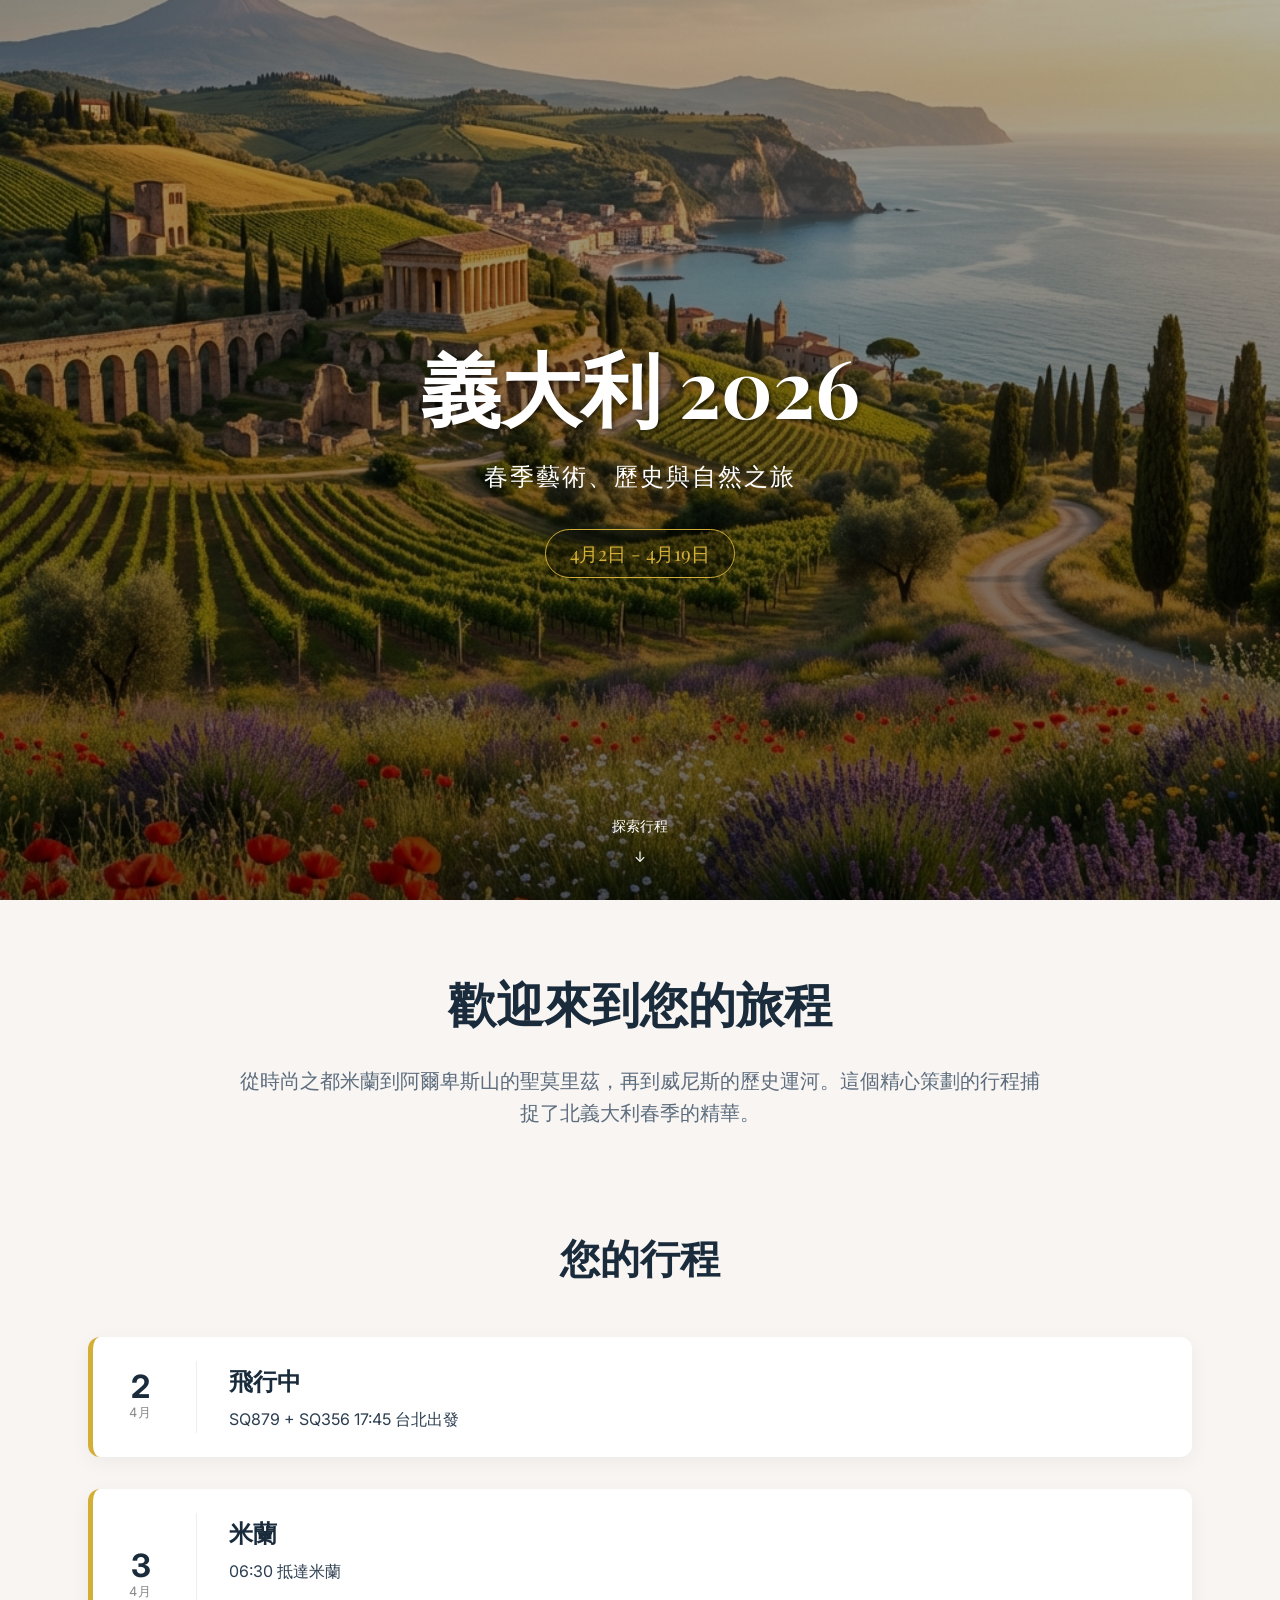
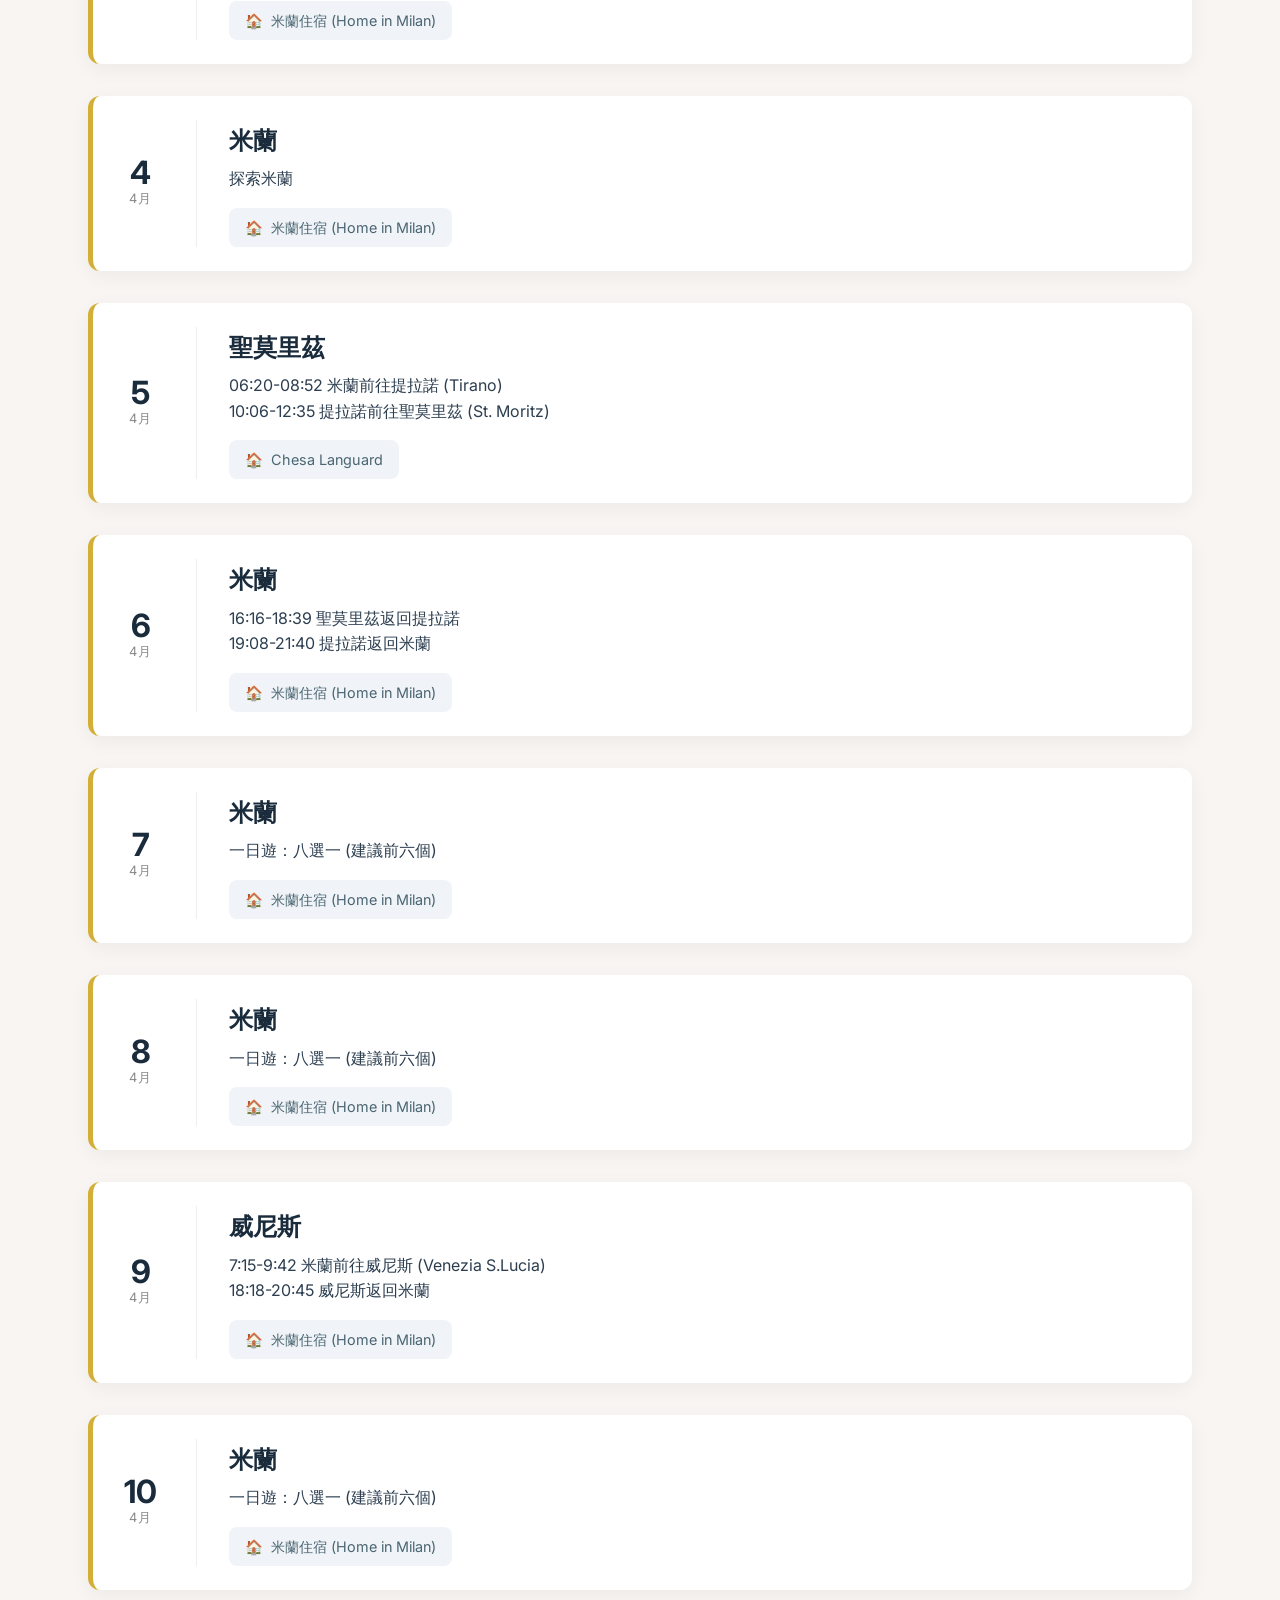
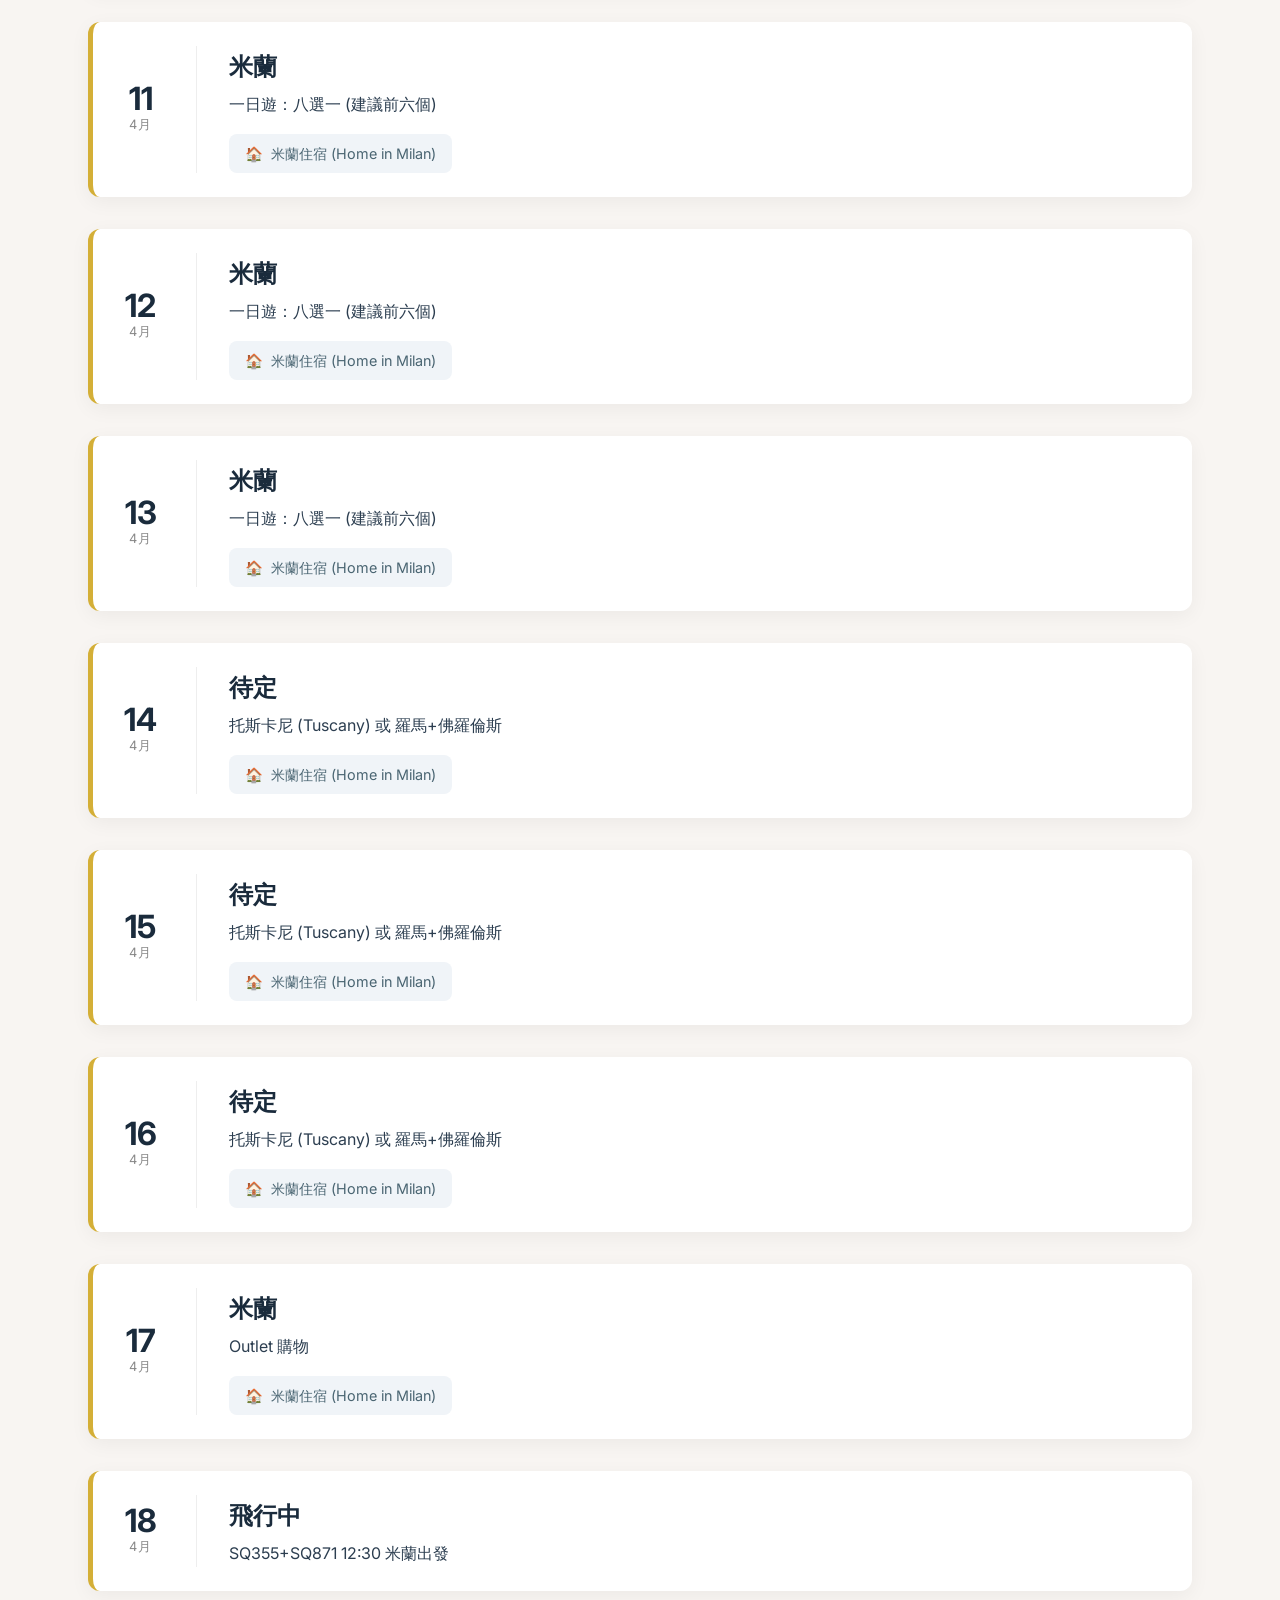
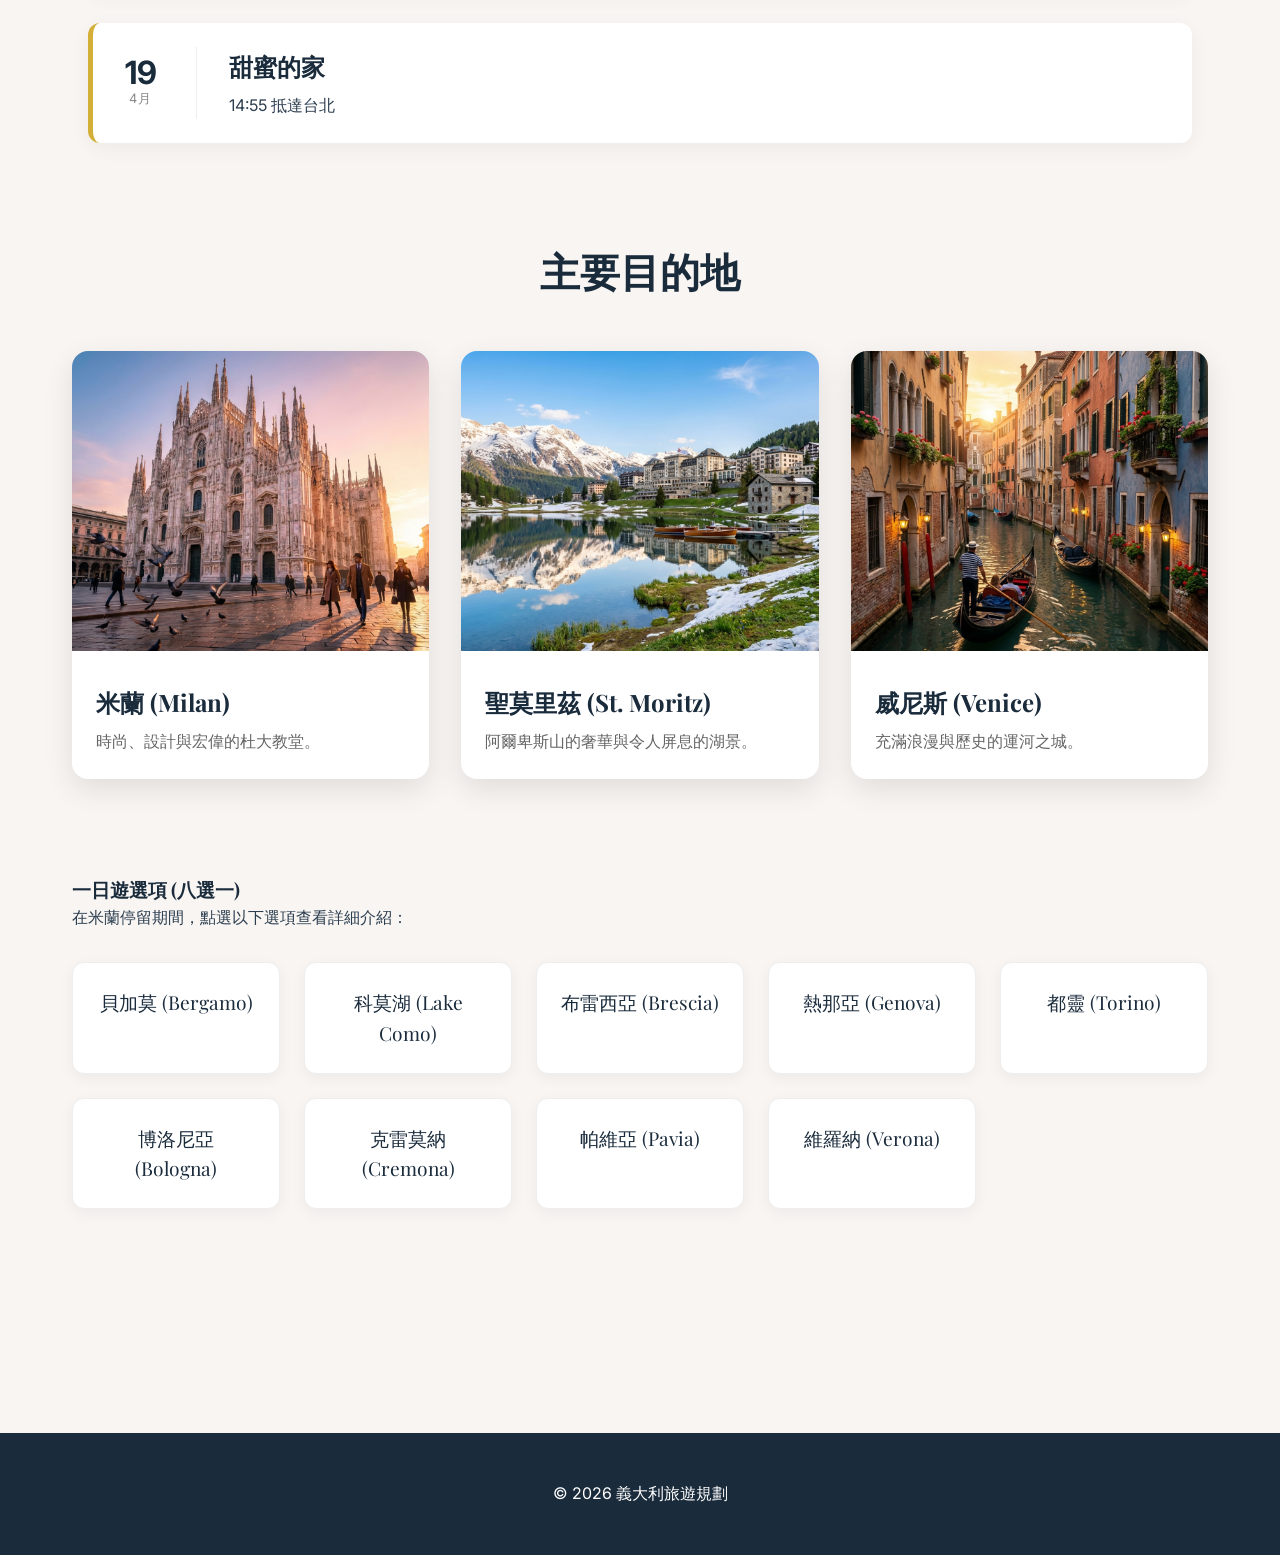
==== web_app/index.html @ 2354a859 "Add files via upload" ====
<!DOCTYPE html>
<html lang="zh-TW">

<head>
    <meta charset="UTF-8">
    <meta name="viewport" content="width=device-width, initial-scale=1.0">
    <title>義大利之旅 • 2026年4月</title>
    <link rel="stylesheet" href="styles.css">
    <link rel="preconnect" href="https://fonts.googleapis.com">
    <link rel="preconnect" href="https://fonts.gstatic.com" crossorigin>
    <link
        href="https://fonts.googleapis.com/css2?family=Playfair+Display:ital,wght@0,400;0,700;1,400&family=Noto+Serif+TC:wght@400;700&family=Inter:wght@300;400;500&display=swap"
        rel="stylesheet">
</head>

<body>
    <header class="hero">
        <div class="hero-overlay"></div>
        <div class="hero-content">
            <h1 class="fade-in-up">義大利 2026</h1>
            <p class="subtitle fade-in-up delay-1">春季藝術、歷史與自然之旅</p>
            <p class="date fade-in-up delay-2">4月2日 - 4月19日</p>
        </div>
        <div class="scroll-indicator fade-in-up delay-3">
            <span>探索行程</span>
            <div class="arrow">↓</div>
        </div>
    </header>

    <main class="container">
        <section class="intro">
            <h2>歡迎來到您的旅程</h2>
            <p>從時尚之都米蘭到阿爾卑斯山的聖莫里茲，再到威尼斯的歷史運河。這個精心策劃的行程捕捉了北義大利春季的精華。</p>
        </section>

        <section class="timeline-container">
            <h3>您的行程</h3>
            <div class="timeline" id="itinerary-list">
                <!-- Itinerary items will be injected here by JS -->
            </div>
        </section>

        <section class="destinations">
            <h3>主要目的地</h3>
            <div class="gallery">
                <div class="card">
                    <img src="assets/milan.png" alt="米蘭大教堂" id="img-milan">
                    <div class="card-info">
                        <h4>米蘭 (Milan)</h4>
                        <p>時尚、設計與宏偉的杜大教堂。</p>
                    </div>
                </div>
                <div class="card">
                    <img src="assets/st_moritz.png" alt="聖莫里茲湖" id="img-st-moritz">
                    <div class="card-info">
                        <h4>聖莫里茲 (St. Moritz)</h4>
                        <p>阿爾卑斯山的奢華與令人屏息的湖景。</p>
                    </div>
                </div>
                <div class="card">
                    <img src="assets/venice.png" alt="威尼斯" id="img-venice">
                    <div class="card-info">
                        <h4>威尼斯 (Venice)</h4>
                        <p>充滿浪漫與歷史的運河之城。</p>
                    </div>
                </div>
            </div>
        </section>

        <section class="options-section">
            <h3>一日遊選項 (八選一)</h3>
            <p>在米蘭停留期間，點選以下選項查看詳細介紹：</p>
            <div class="options-grid" id="options-list">
                <!-- Options injected by JS -->
            </div>
        </section>
    </main>

    <footer>
        <p>&copy; 2026 義大利旅遊規劃</p>
    </footer>

    <!-- Modal for Day Trip Details -->
    <div id="modal-overlay" class="modal-overlay">
        <div class="modal-content">
            <span class="close-modal">&times;</span>
            <img id="modal-image" src="" alt="Day Trip Image" class="modal-image">
            <h3 id="modal-title"></h3>
            <div id="modal-body"></div>
        </div>
    </div>

    <script src="script.js"></script>
</body>

</html>
---- web_app/styles.css ----
:root {
    --primary-color: #1a2b3c;
    /* Deep Italy Blue */
    --accent-color: #d4af37;
    /* Metallic Gold */
    --bg-color: #f8f5f2;
    /* Warm Off-White */
    --text-color: #2c3e50;
    --card-bg: rgba(255, 255, 255, 0.8);
    --font-heading: 'Playfair Display', serif;
    --font-body: 'Inter', sans-serif;
    --spacing-container: 1200px;
}

* {
    margin: 0;
    padding: 0;
    box-sizing: border-box;
}

body {
    font-family: var(--font-body);
    background-color: var(--bg-color);
    color: var(--text-color);
    line-height: 1.6;
    overflow-x: hidden;
}

/* Typography */
h1,
h2,
h3,
h4 {
    font-family: var(--font-heading);
    color: var(--primary-color);
}

/* Animations */
@keyframes fadeInUp {
    from {
        opacity: 0;
        transform: translateY(30px);
    }

    to {
        opacity: 1;
        transform: translateY(0);
    }
}

.fade-in-up {
    opacity: 0;
    animation: fadeInUp 1s ease-out forwards;
}

.delay-1 {
    animation-delay: 0.2s;
}

.delay-2 {
    animation-delay: 0.4s;
}

.delay-3 {
    animation-delay: 0.6s;
}

/* Hero Section */
.hero {
    height: 100vh;
    background-image: url('assets/header.png');
    background-size: cover;
    background-position: center;
    position: relative;
    display: flex;
    justify-content: center;
    align-items: center;
    text-align: center;
    color: white;
}

.hero-overlay {
    position: absolute;
    top: 0;
    left: 0;
    width: 100%;
    height: 100%;
    background: linear-gradient(to bottom, rgba(0, 0, 0, 0.3), rgba(0, 0, 0, 0.6));
}

.hero-content {
    position: relative;
    z-index: 1;
}

.hero h1 {
    font-size: 5rem;
    color: white;
    margin-bottom: 0.5rem;
    text-shadow: 2px 2px 4px rgba(0, 0, 0, 0.5);
}

.hero .subtitle {
    font-size: 1.5rem;
    font-weight: 300;
    margin-bottom: 2rem;
    letter-spacing: 2px;
}

.hero .date {
    font-size: 1.2rem;
    font-family: var(--font-heading);
    color: var(--accent-color);
    border: 1px solid var(--accent-color);
    display: inline-block;
    padding: 0.5rem 1.5rem;
    border-radius: 50px;
    background: rgba(0, 0, 0, 0.3);
}

.scroll-indicator {
    position: absolute;
    bottom: 2rem;
    z-index: 1;
    display: flex;
    flex-direction: column;
    align-items: center;
    gap: 0.5rem;
    font-size: 0.9rem;
    opacity: 0.8;
}

/* Layout */
.container {
    max-width: var(--spacing-container);
    margin: 0 auto;
    padding: 4rem 2rem;
}

section {
    margin-bottom: 6rem;
}

.intro {
    text-align: center;
    max-width: 800px;
    margin-left: auto;
    margin-right: auto;
}

.intro h2 {
    font-size: 3rem;
    margin-bottom: 1.5rem;
}

.intro p {
    font-size: 1.25rem;
    color: #5d6d7e;
}

/* Timeline */
.timeline-container {
    padding: 0 1rem;
}

.timeline-container h3 {
    text-align: center;
    font-size: 2.5rem;
    margin-bottom: 3rem;
}

.timeline-item {
    display: flex;
    margin-bottom: 2rem;
    position: relative;
    padding: 1.5rem;
    background: white;
    border-radius: 12px;
    box-shadow: 0 5px 20px rgba(0, 0, 0, 0.05);
    transition: transform 0.3s ease;
    border-left: 5px solid var(--accent-color);
}

.timeline-item:hover {
    transform: translateY(-5px);
}

.date-box {
    min-width: 80px;
    text-align: center;
    margin-right: 2rem;
    padding-right: 2rem;
    border-right: 1px solid #eee;
    display: flex;
    flex-direction: column;
    justify-content: center;
}

.day-num {
    font-size: 2rem;
    font-weight: 700;
    color: var(--primary-color);
    line-height: 1;
}

.month {
    text-transform: uppercase;
    font-size: 0.8rem;
    letter-spacing: 1px;
    color: #888;
}

.content-box {
    flex: 1;
}

.content-box h4 {
    font-size: 1.5rem;
    margin-bottom: 0.5rem;
}

.accommodation {
    margin-top: 1rem;
    display: inline-flex;
    align-items: center;
    background: #f0f4f8;
    padding: 0.5rem 1rem;
    border-radius: 8px;
    font-size: 0.9rem;
    color: #4a6572;
}

.accommodation::before {
    content: '🏠';
    /* Simple icon content */
    margin-right: 0.5rem;
}

/* Destinations */
.destinations h3 {
    text-align: center;
    font-size: 2.5rem;
    margin-bottom: 3rem;
}

.gallery {
    display: grid;
    grid-template-columns: repeat(auto-fit, minmax(300px, 1fr));
    gap: 2rem;
}

.card {
    background: white;
    border-radius: 16px;
    overflow: hidden;
    box-shadow: 0 10px 30px rgba(0, 0, 0, 0.1);
    transition: transform 0.3s ease;
}

.card:hover {
    transform: translateY(-10px);
}

.card img {
    width: 100%;
    height: 300px;
    object-fit: cover;
}

.card-info {
    padding: 1.5rem;
}

.card-info h4 {
    font-size: 1.5rem;
    margin-bottom: 0.5rem;
}

.card-info p {
    color: #666;
}

/* Footer */
footer {
    background: var(--primary-color);
    color: white;
    text-align: center;
    padding: 3rem;
    margin-top: 4rem;
}

/* Options Grid */
.options-grid {
    display: grid;
    grid-template-columns: repeat(auto-fill, minmax(180px, 1fr));
    gap: 1.5rem;
    margin-top: 2rem;
}

.option-item {
    background: white;
    padding: 1.5rem;
    border-radius: 12px;
    text-align: center;
    box-shadow: 0 4px 15px rgba(0, 0, 0, 0.05);
    border: 1px solid #eee;
    font-family: var(--font-heading);
    font-size: 1.2rem;
    color: var(--primary-color);
    transition: all 0.2s;
    cursor: pointer;
}

.option-item:hover {
    background: var(--accent-color);
    color: white;
    transform: scale(1.05);
}

@media (max-width: 768px) {
    .hero h1 {
        font-size: 3rem;
    }

    .timeline-item {
        flex-direction: column;
    }

    .date-box {
        margin-right: 0;
        padding-right: 0;
        border-right: none;
        border-bottom: 1px solid #eee;
        margin-bottom: 1rem;
        padding-bottom: 0.5rem;
        flex-direction: row;
        align-items: baseline;
        gap: 0.5rem;
        text-align: left;
    }
}

/* Modal Stles */
.modal-overlay {
    position: fixed;
    top: 0;
    left: 0;
    width: 100%;
    height: 100%;
    background: rgba(0, 0, 0, 0.6);
    backdrop-filter: blur(5px);
    z-index: 1000;
    display: flex;
    justify-content: center;
    align-items: center;
    opacity: 0;
    visibility: hidden;
    transition: all 0.3s ease;
}

.modal-overlay.active {
    opacity: 1;
    visibility: visible;
}

.modal-content {
    background: white;
    padding: 2.5rem;
    width: 90%;
    max-width: 600px;
    border-radius: 12px;
    position: relative;
    max-height: 90vh;
    overflow-y: auto;
    box-shadow: 0 20px 40px rgba(0, 0, 0, 0.2);
    transform: translateY(20px);
    transition: transform 0.3s ease;
    text-align: left;
}

.modal-image {
    width: 100%;
    height: 300px;
    object-fit: cover;
    border-radius: 8px;
    margin-bottom: 20px;
    box-shadow: 0 4px 6px rgba(0, 0, 0, 0.1);
}

.modal-overlay.active .modal-content {
    transform: translateY(0);
}

.close-modal {
    position: absolute;
    top: 1rem;
    right: 1.5rem;
    font-size: 2rem;
    cursor: pointer;
    color: #aaa;
    transition: color 0.2s;
    line-height: 1;
}

.close-modal:hover {
    color: var(--primary-color);
}

.modal-body {
    margin-top: 1.5rem;
    line-height: 1.8;
    color: #555;
    font-size: 1.1rem;
}

/* Helper for initial state if needed */
.hidden {
    display: none;
}
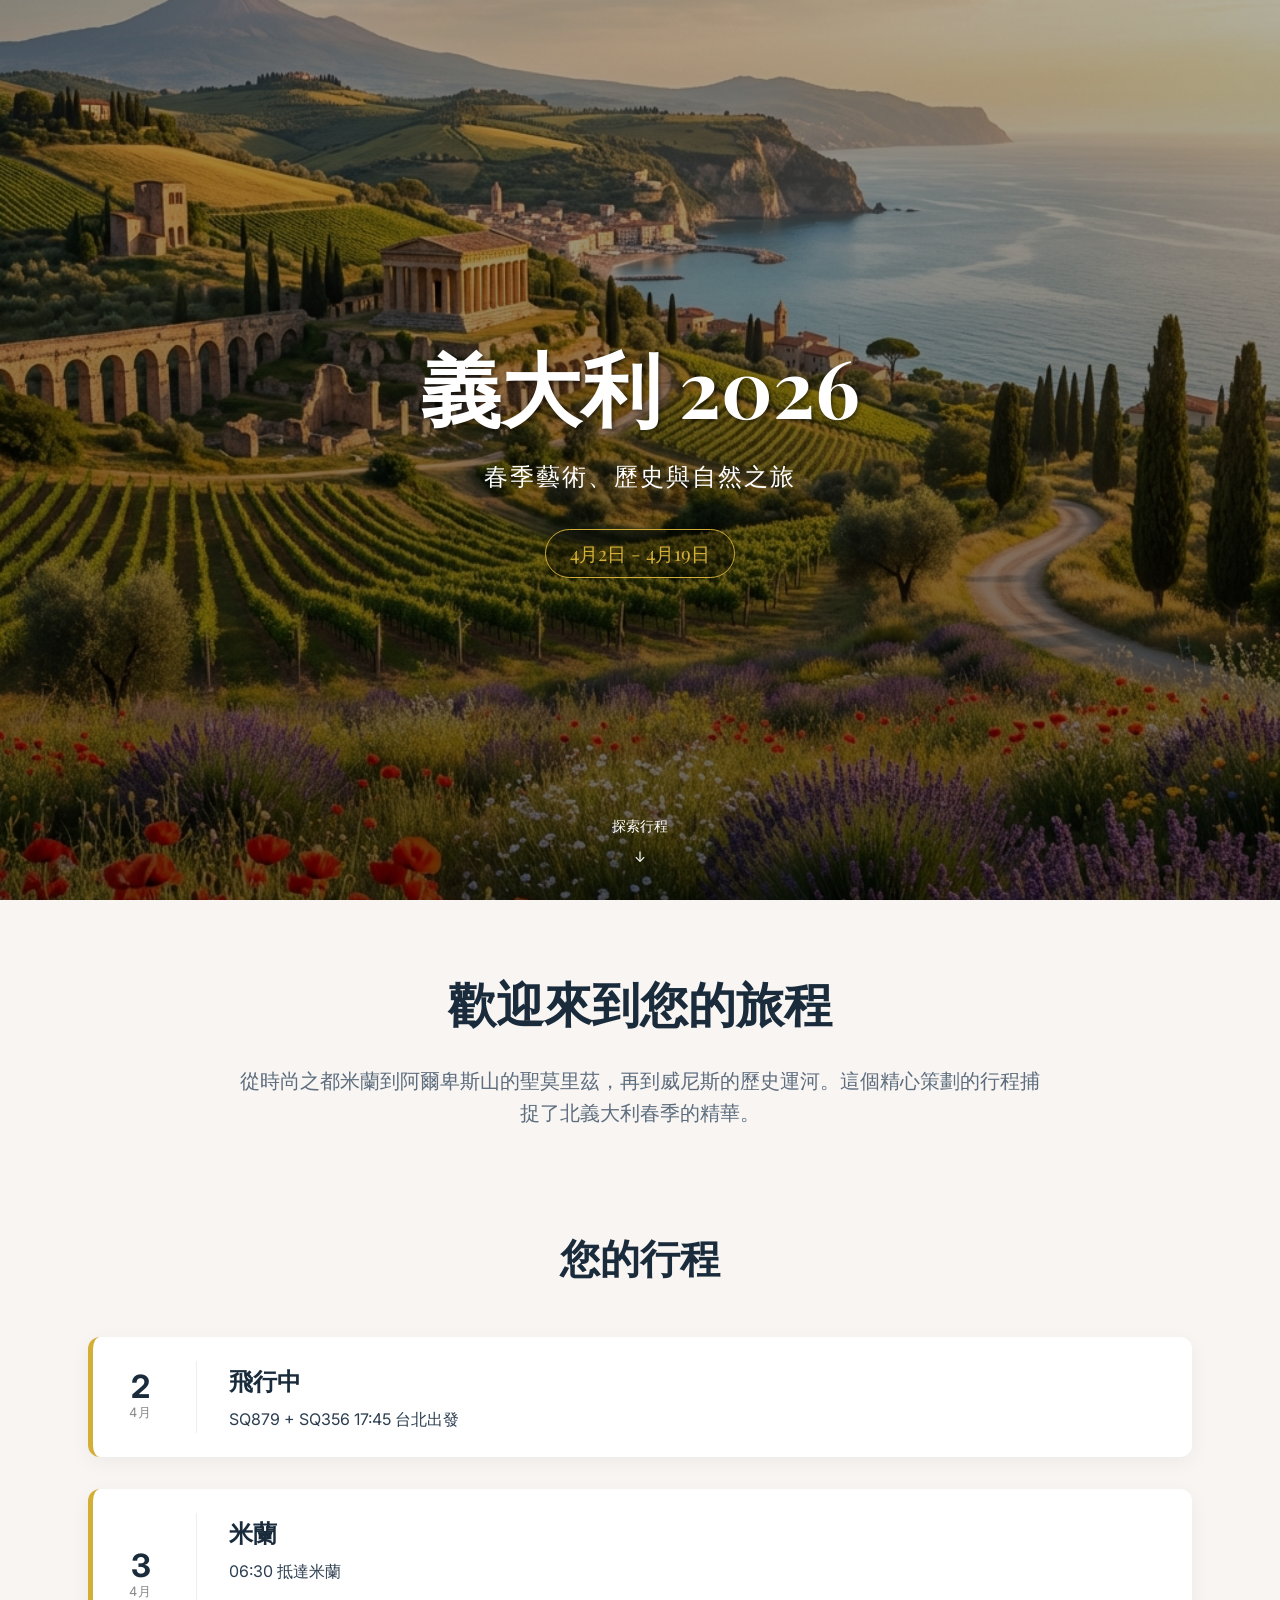
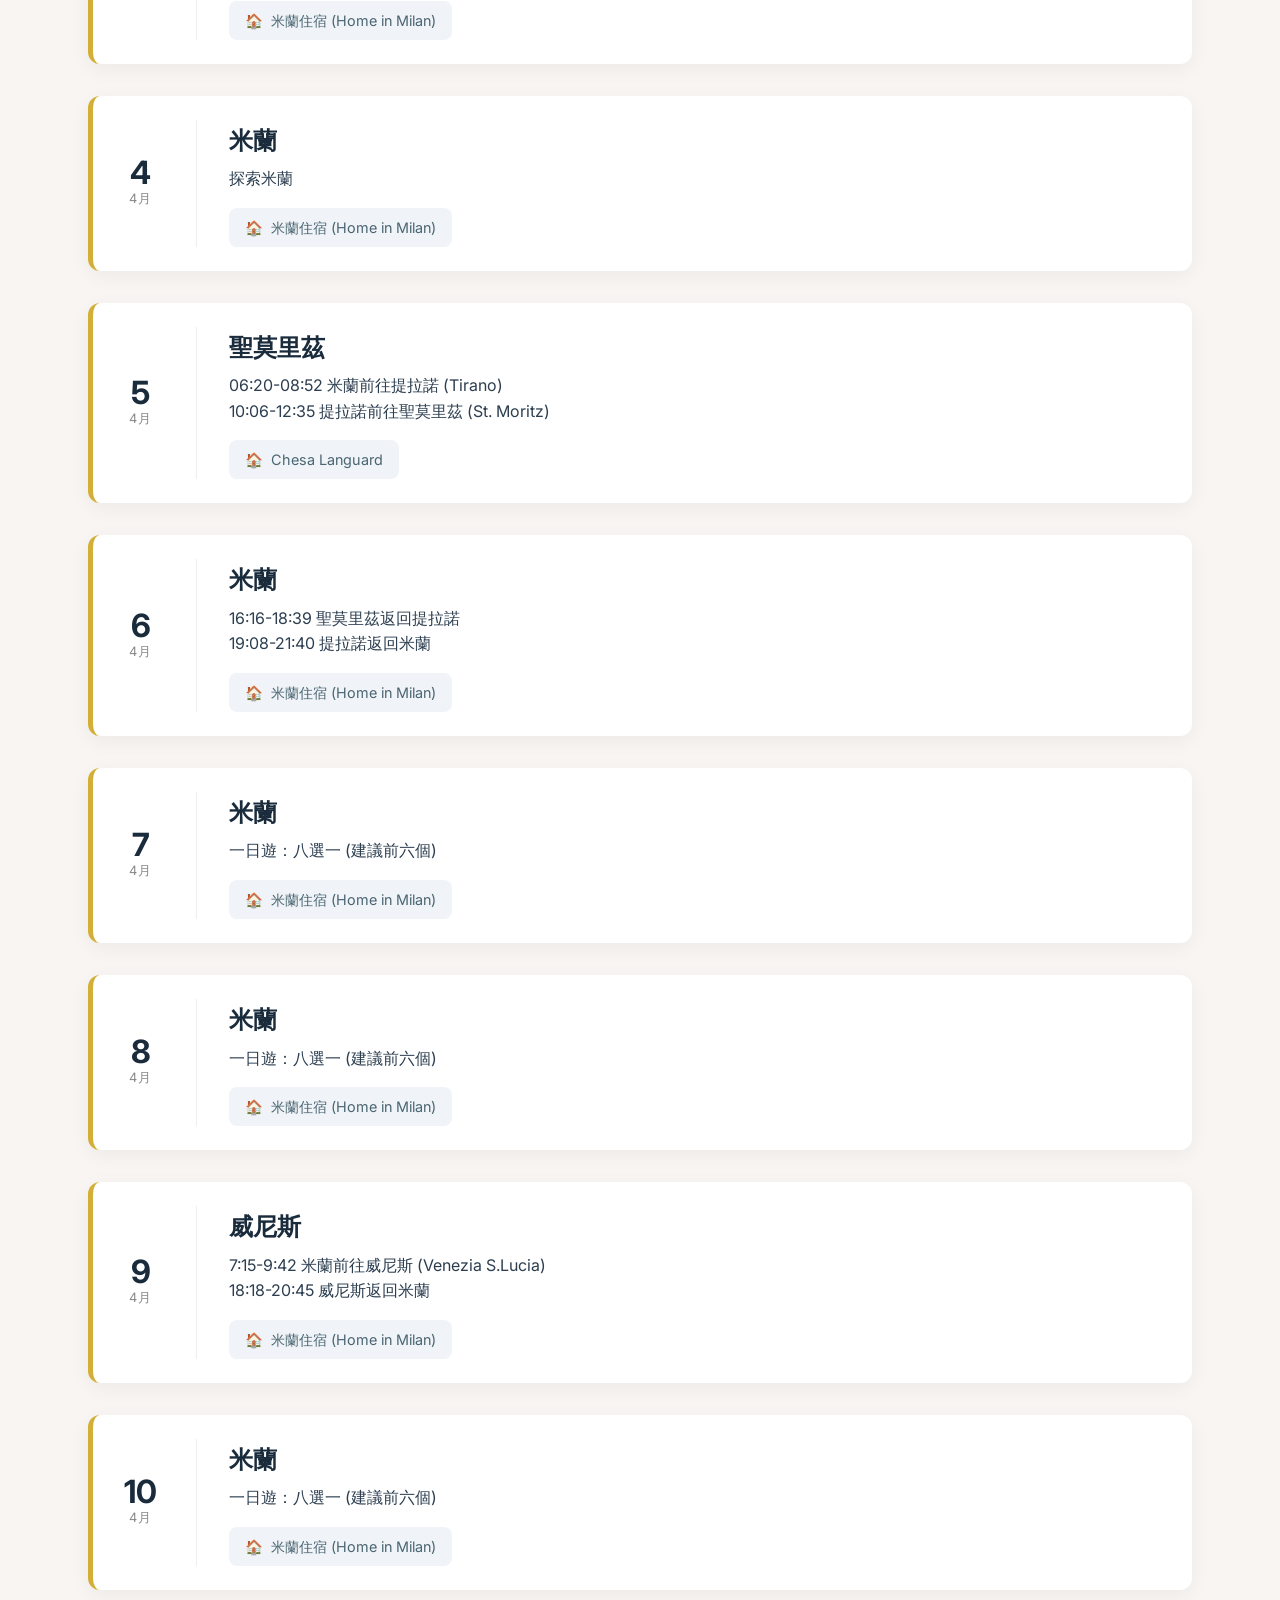
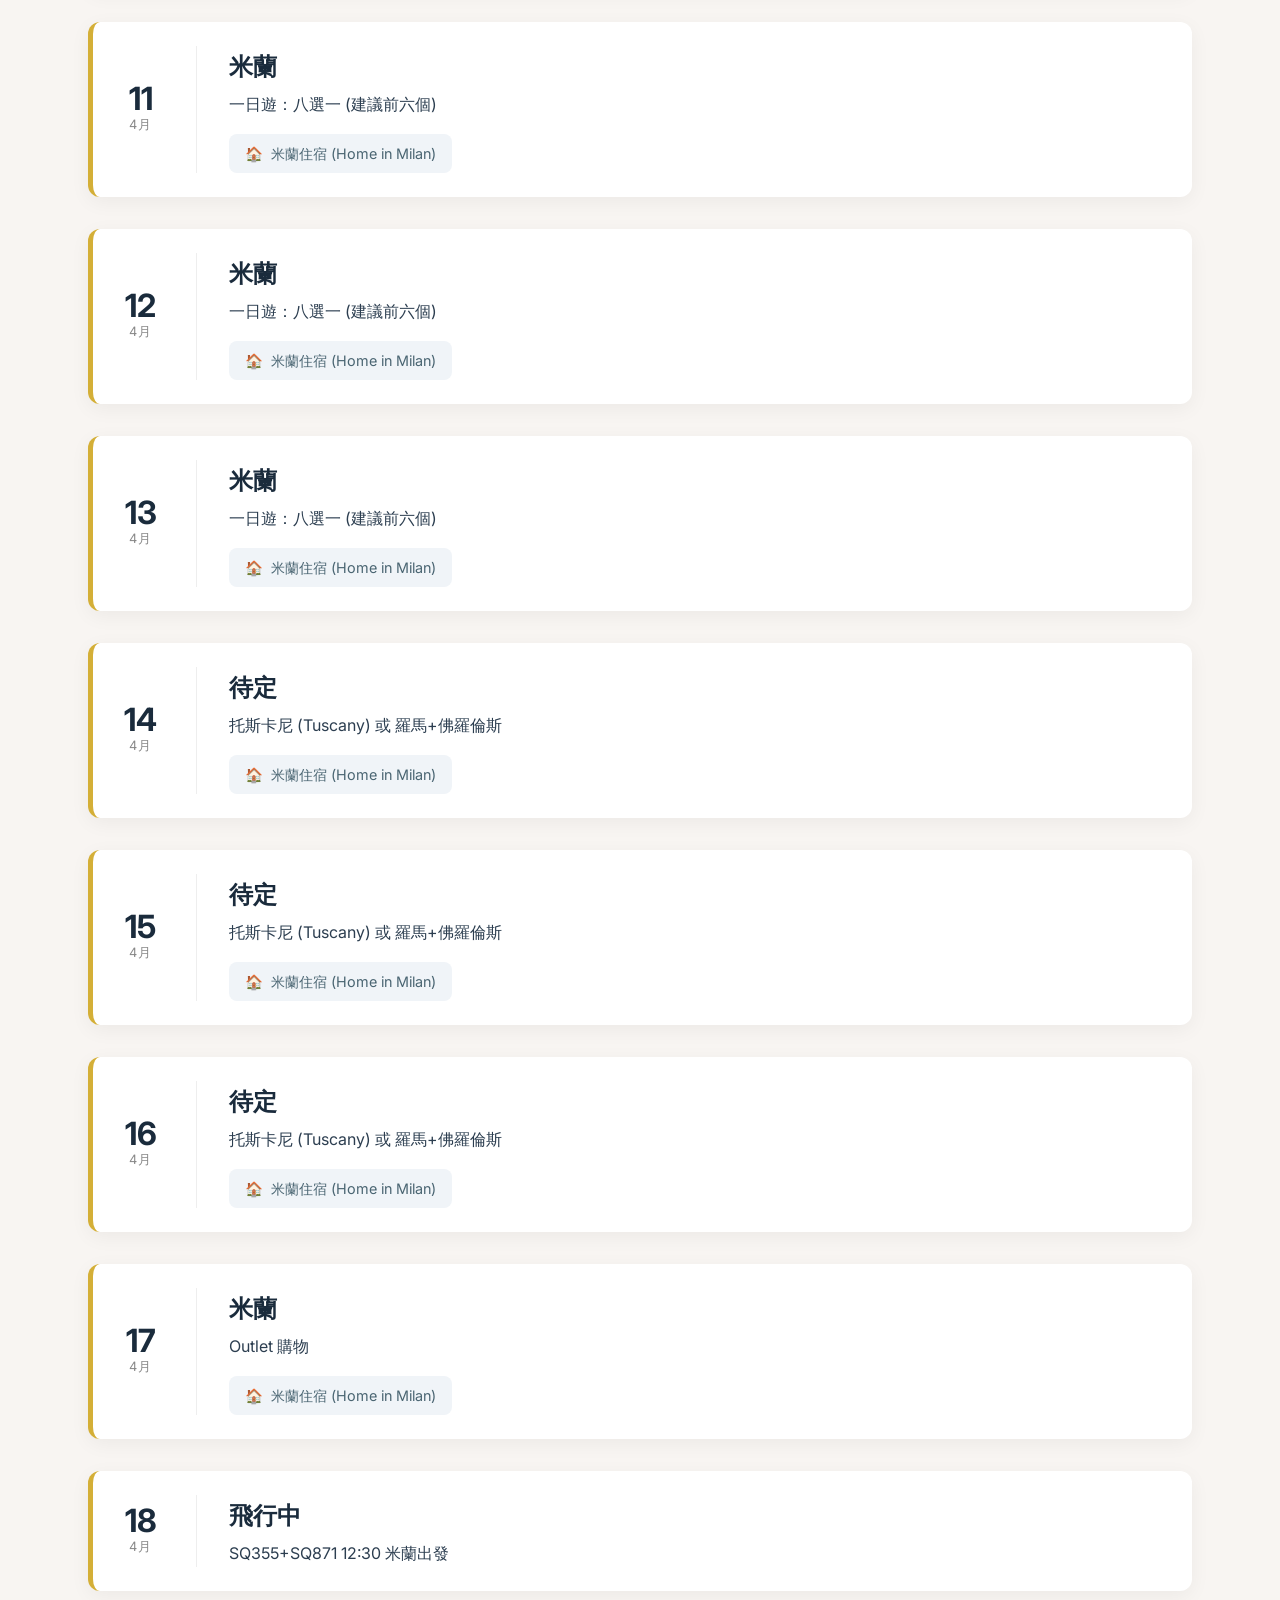
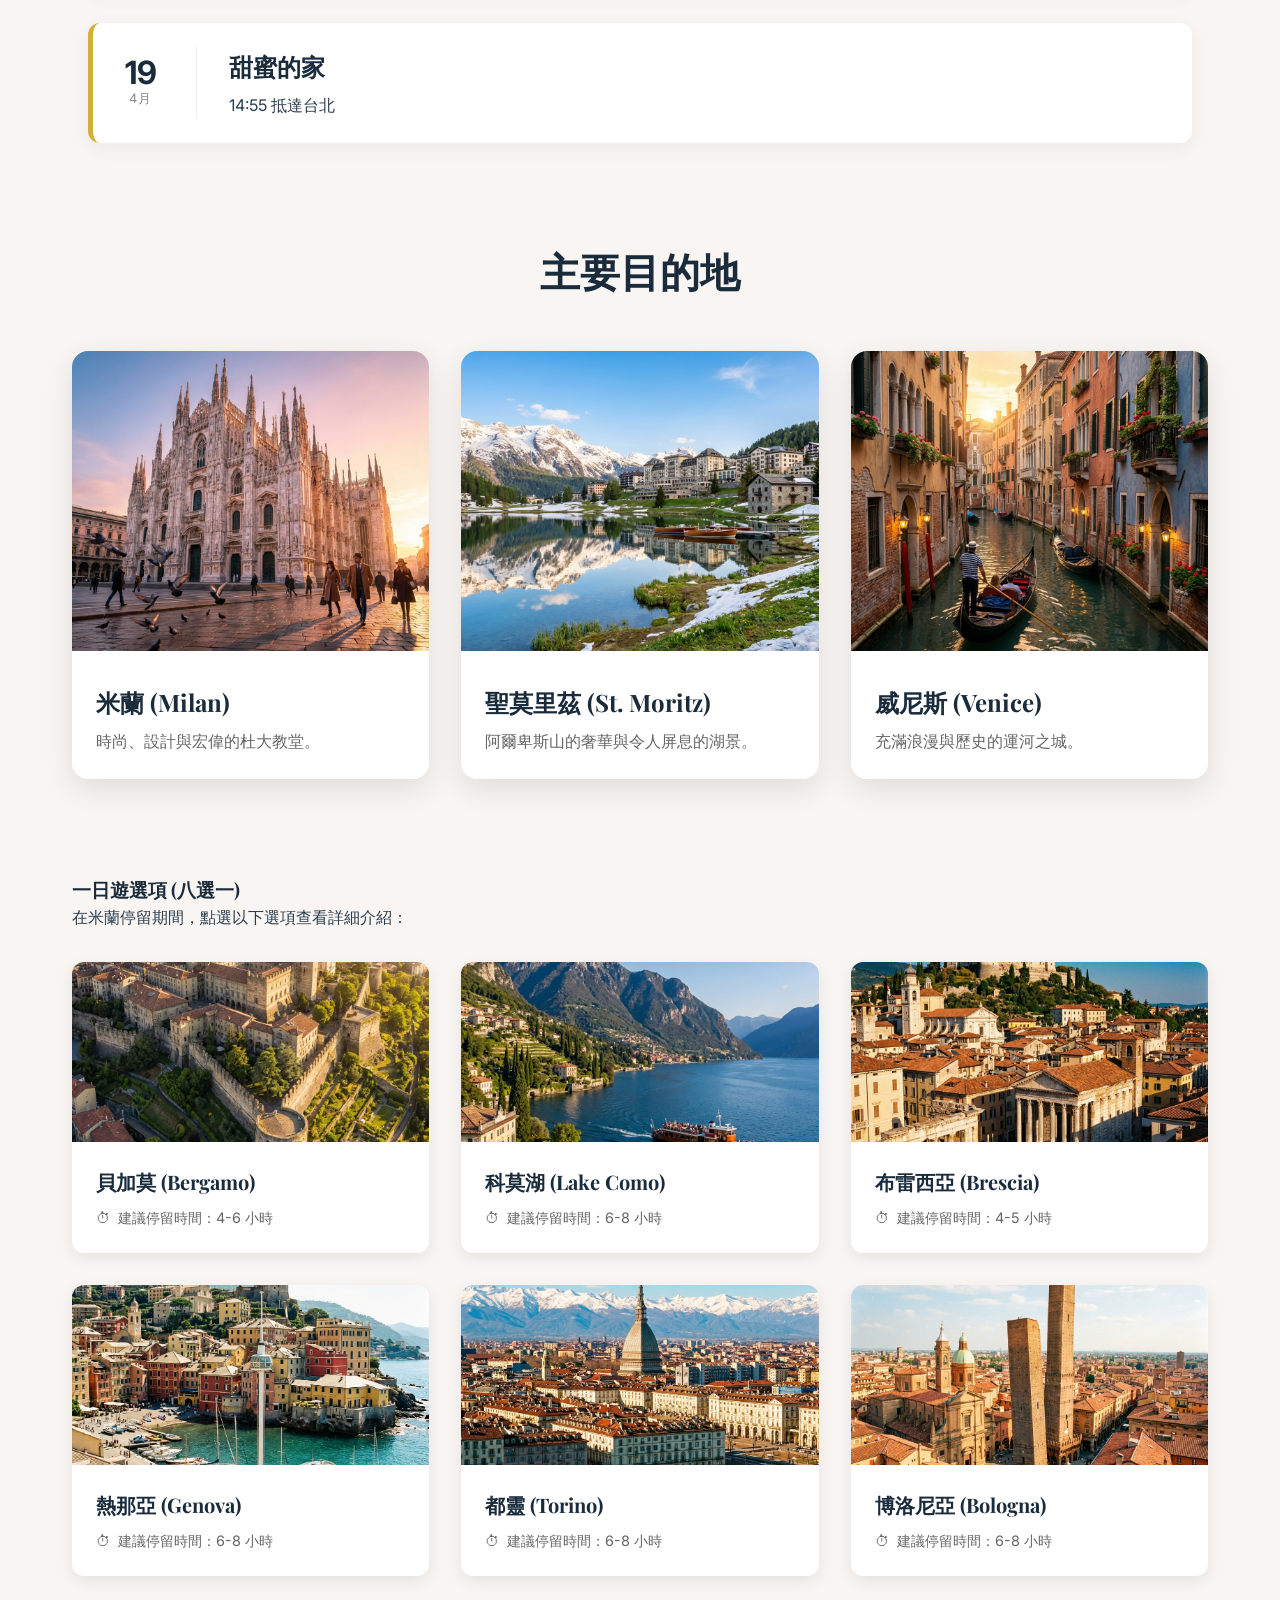
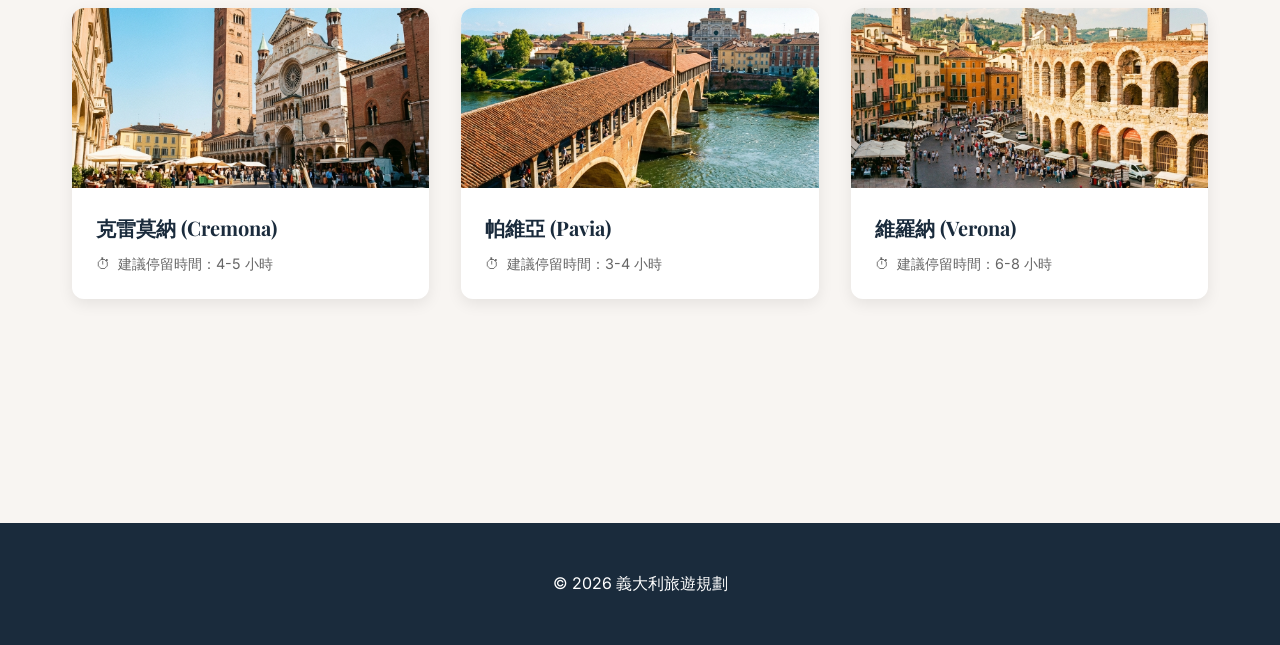
==== commit b96ec0de: "Add files via upload" ====
--- a/web_app/index.html
+++ b/web_app/index.html
@@ -86,6 +86,7 @@
             <span class="close-modal">&times;</span>
             <img id="modal-image" src="" alt="Day Trip Image" class="modal-image">
             <h3 id="modal-title"></h3>
+            <p id="modal-duration" class="modal-duration"></p>
             <div id="modal-body"></div>
         </div>
     </div>
--- a/web_app/styles.css
+++ b/web_app/styles.css
@@ -292,29 +292,68 @@
 /* Options Grid */
 .options-grid {
     display: grid;
-    grid-template-columns: repeat(auto-fill, minmax(180px, 1fr));
-    gap: 1.5rem;
+    grid-template-columns: repeat(auto-fill, minmax(280px, 1fr));
+    gap: 2rem;
     margin-top: 2rem;
 }
 
-.option-item {
+.option-card {
     background: white;
+    border-radius: 12px;
+    overflow: hidden;
+    box-shadow: 0 5px 15px rgba(0, 0, 0, 0.08);
+    transition: transform 0.3s ease, box-shadow 0.3s ease;
+    cursor: pointer;
+    display: flex;
+    flex-direction: column;
+}
+
+.option-card:hover {
+    transform: translateY(-8px);
+    box-shadow: 0 15px 30px rgba(0, 0, 0, 0.15);
+}
+
+.option-image-container {
+    height: 180px;
+    overflow: hidden;
+}
+
+.option-image-container img {
+    width: 100%;
+    height: 100%;
+    object-fit: cover;
+    transition: transform 0.5s ease;
+}
+
+.option-card:hover .option-image-container img {
+    transform: scale(1.1);
+}
+
+.option-content {
     padding: 1.5rem;
-    border-radius: 12px;
-    text-align: center;
-    box-shadow: 0 4px 15px rgba(0, 0, 0, 0.05);
-    border: 1px solid #eee;
-    font-family: var(--font-heading);
-    font-size: 1.2rem;
+    flex-grow: 1;
+    display: flex;
+    flex-direction: column;
+    justify-content: space-between;
+}
+
+.option-content h4 {
+    font-size: 1.25rem;
+    margin-bottom: 0.5rem;
     color: var(--primary-color);
-    transition: all 0.2s;
-    cursor: pointer;
-}
-
-.option-item:hover {
-    background: var(--accent-color);
-    color: white;
-    transform: scale(1.05);
+}
+
+.option-duration {
+    font-size: 0.9rem;
+    color: #666;
+    margin-top: auto;
+    display: flex;
+    align-items: center;
+}
+
+.option-duration::before {
+    content: '⏱';
+    margin-right: 0.5rem;
 }
 
 @media (max-width: 768px) {
@@ -416,4 +455,11 @@
 /* Helper for initial state if needed */
 .hidden {
     display: none;
+}
+
+.modal-duration {
+    font-style: italic;
+    color: #666;
+    margin-bottom: 1rem;
+    font-weight: 500;
 }
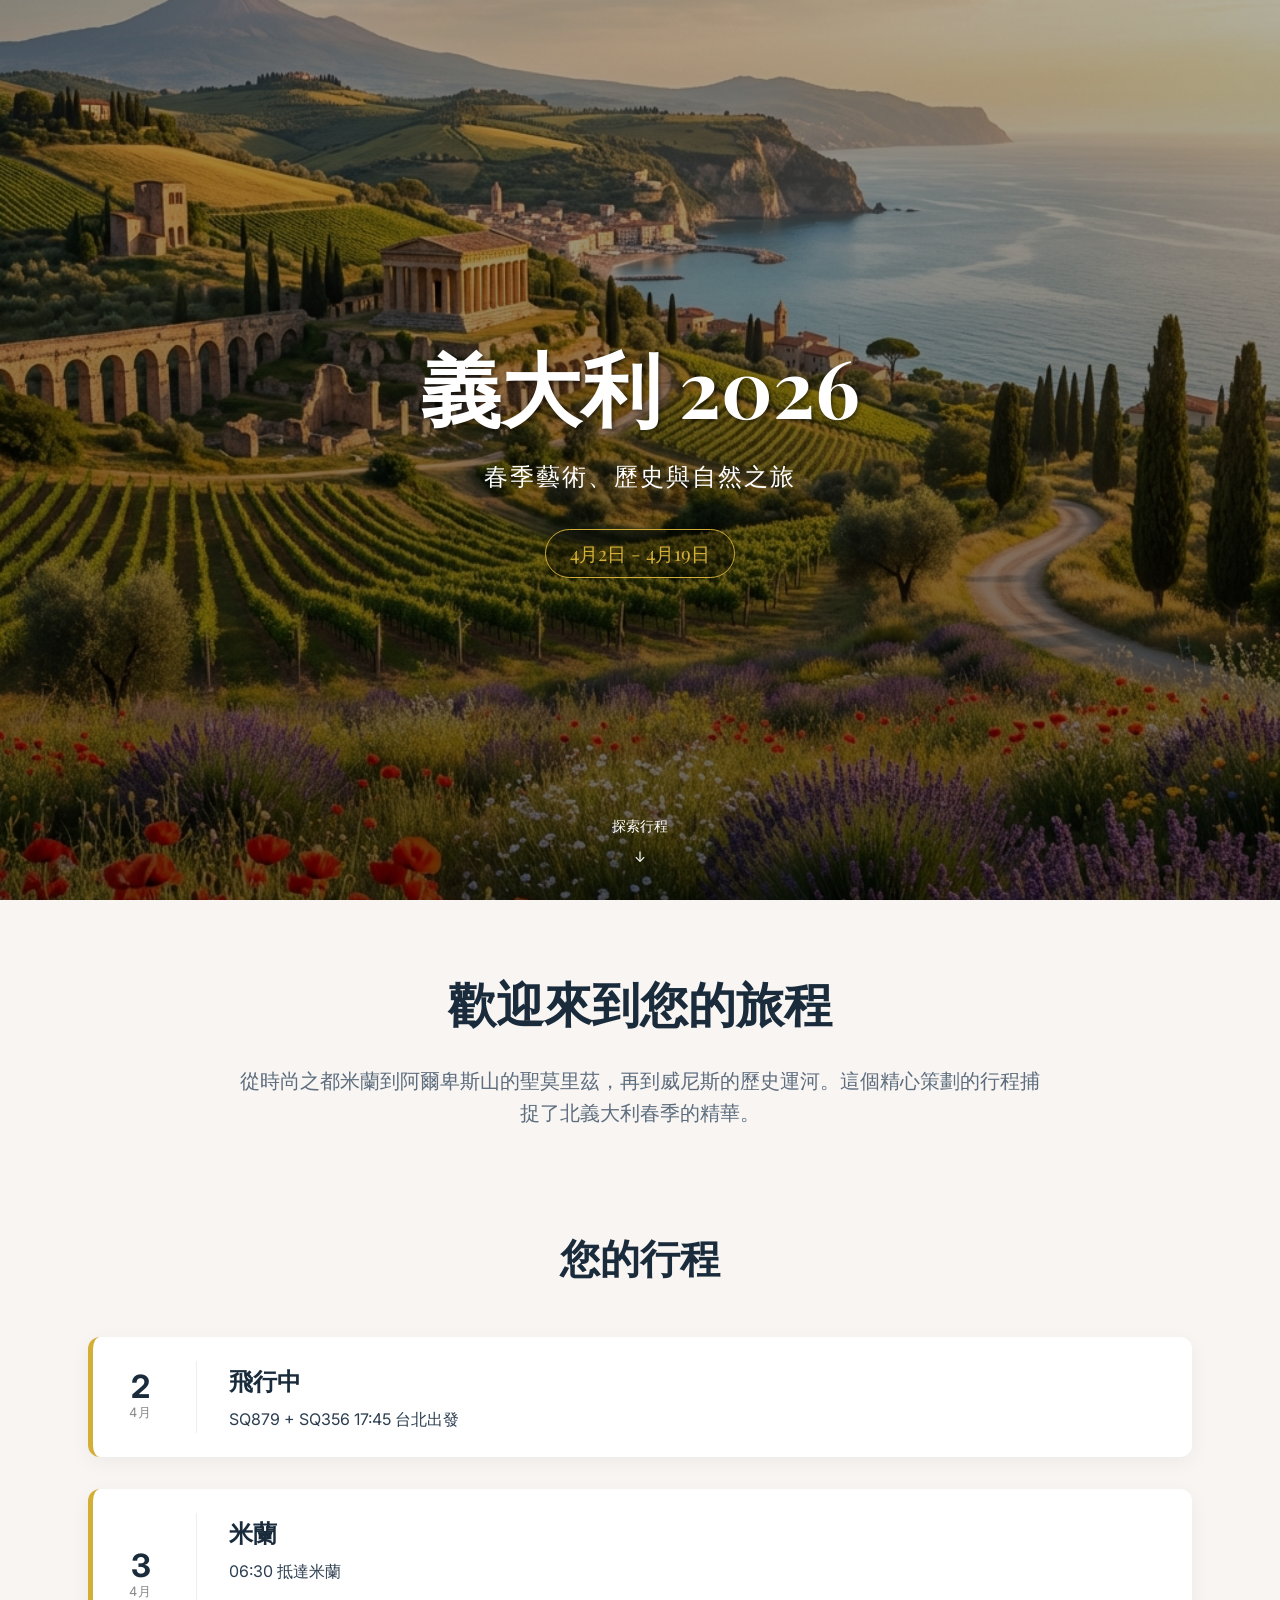
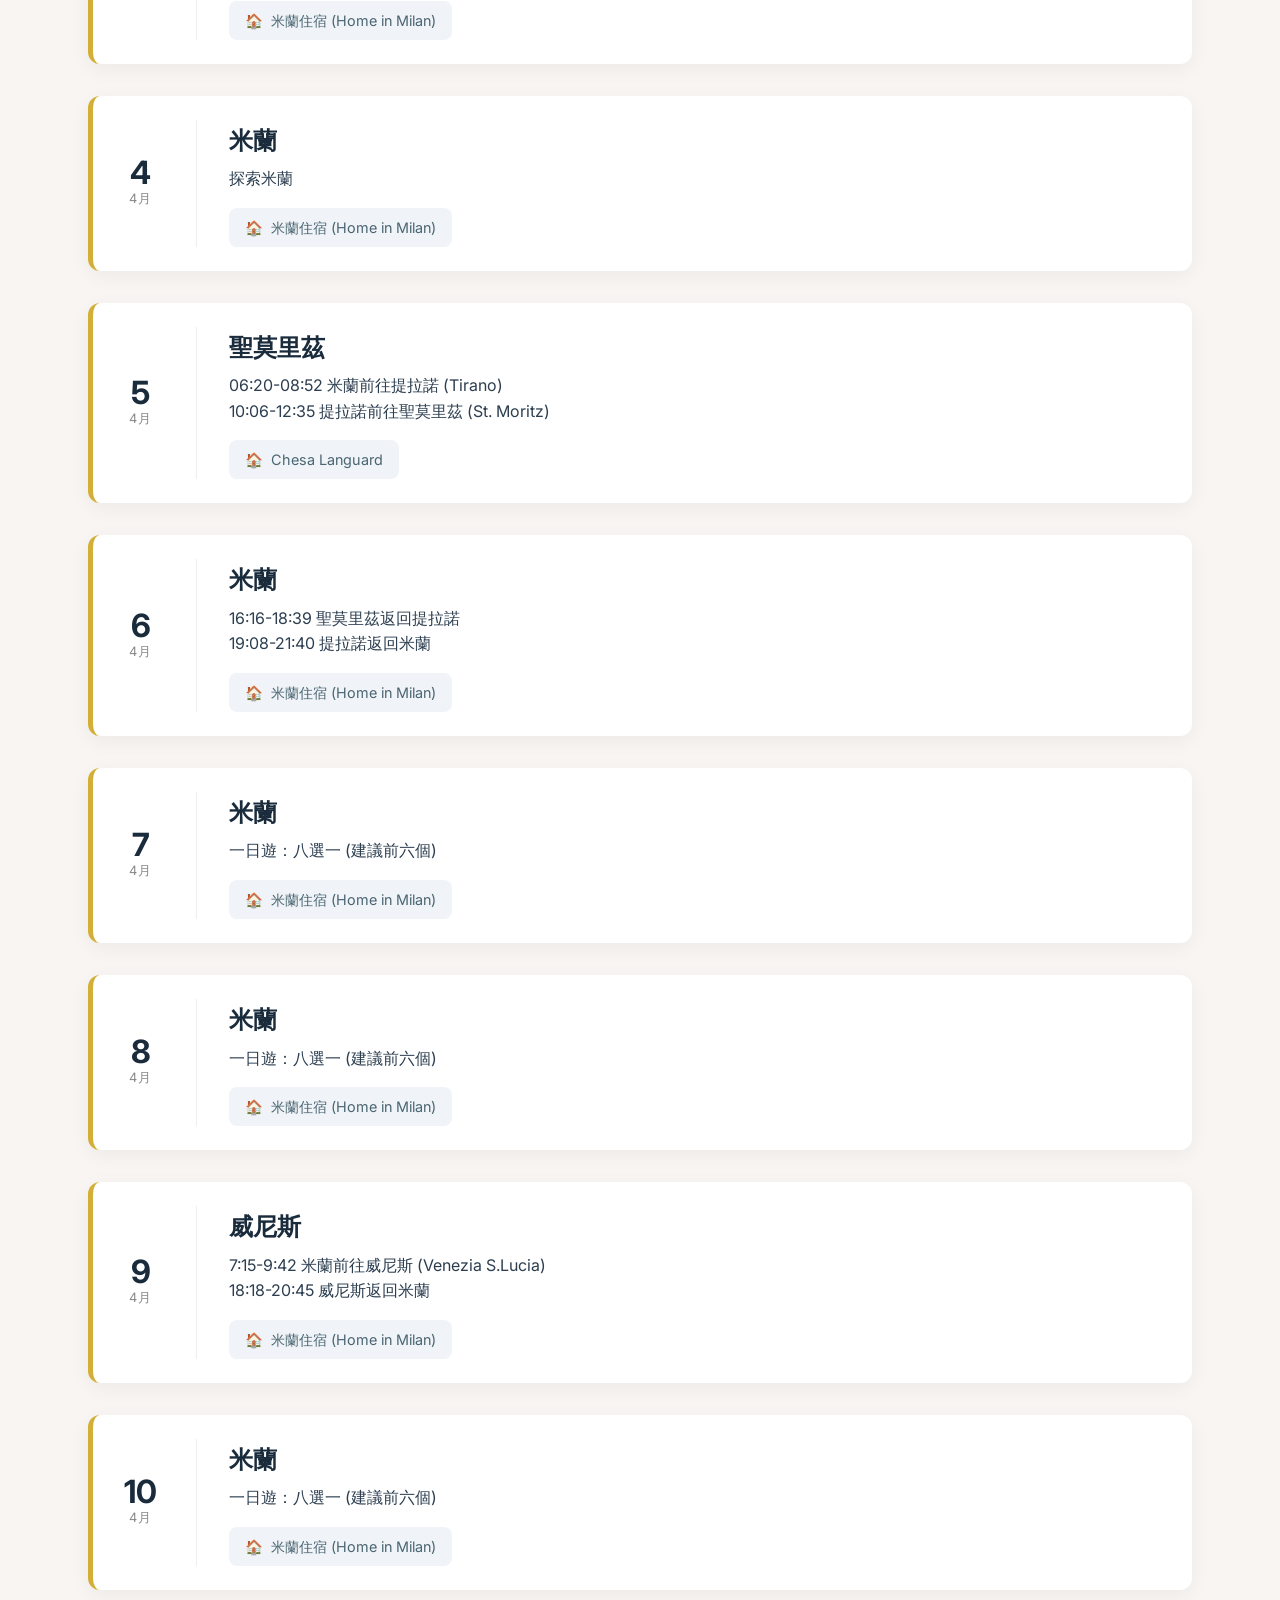
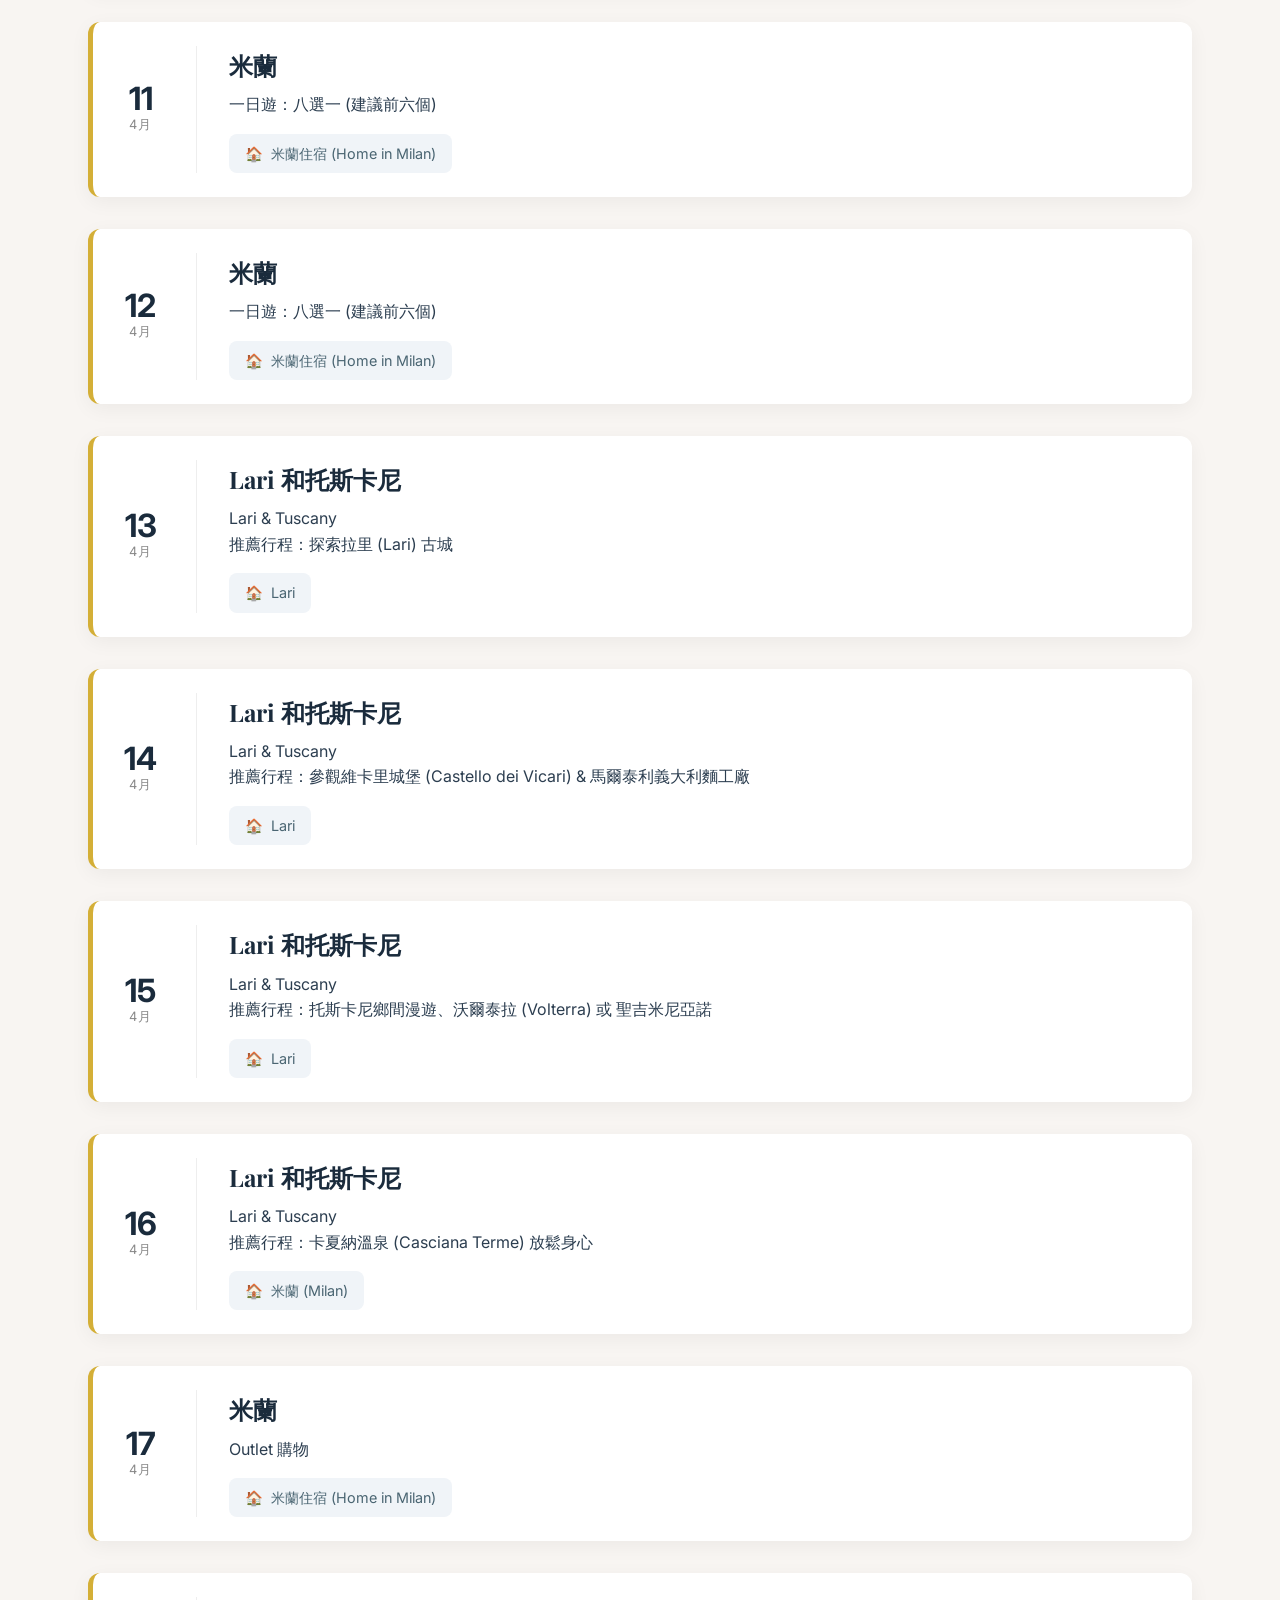
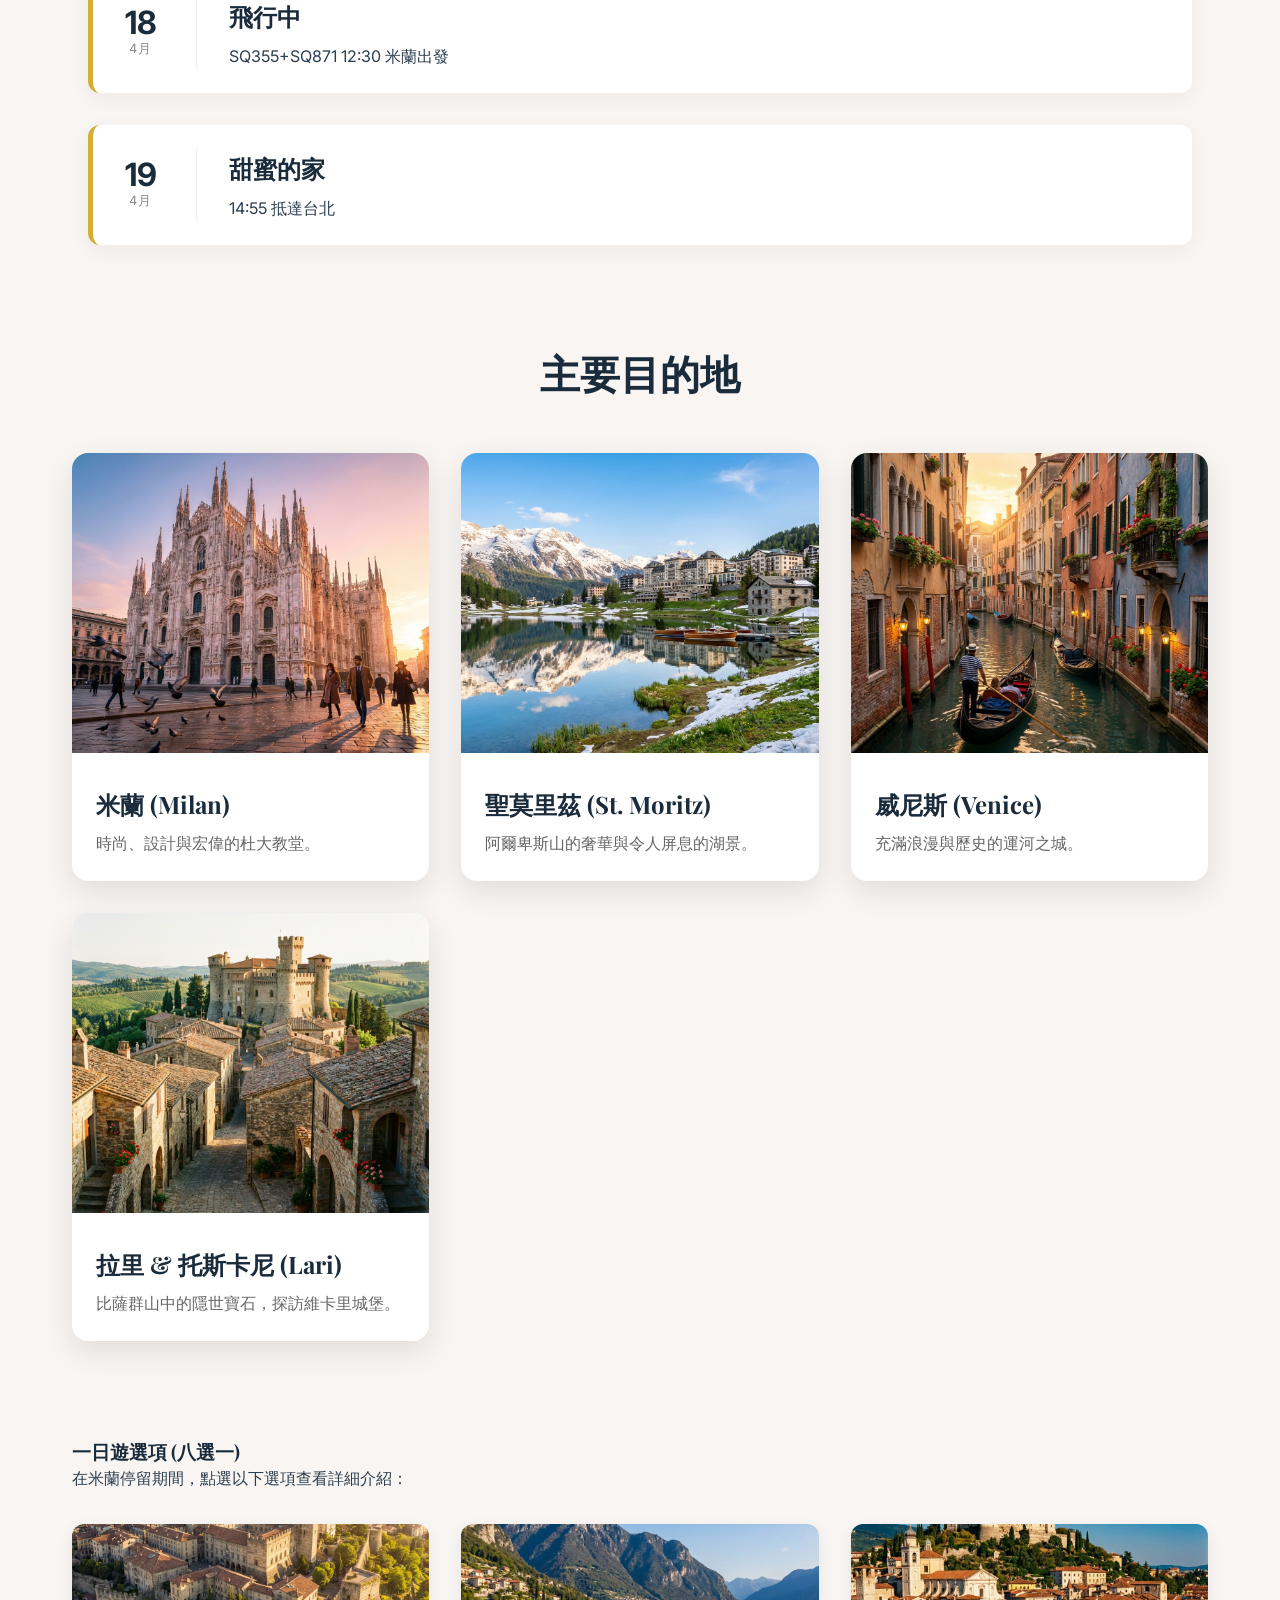
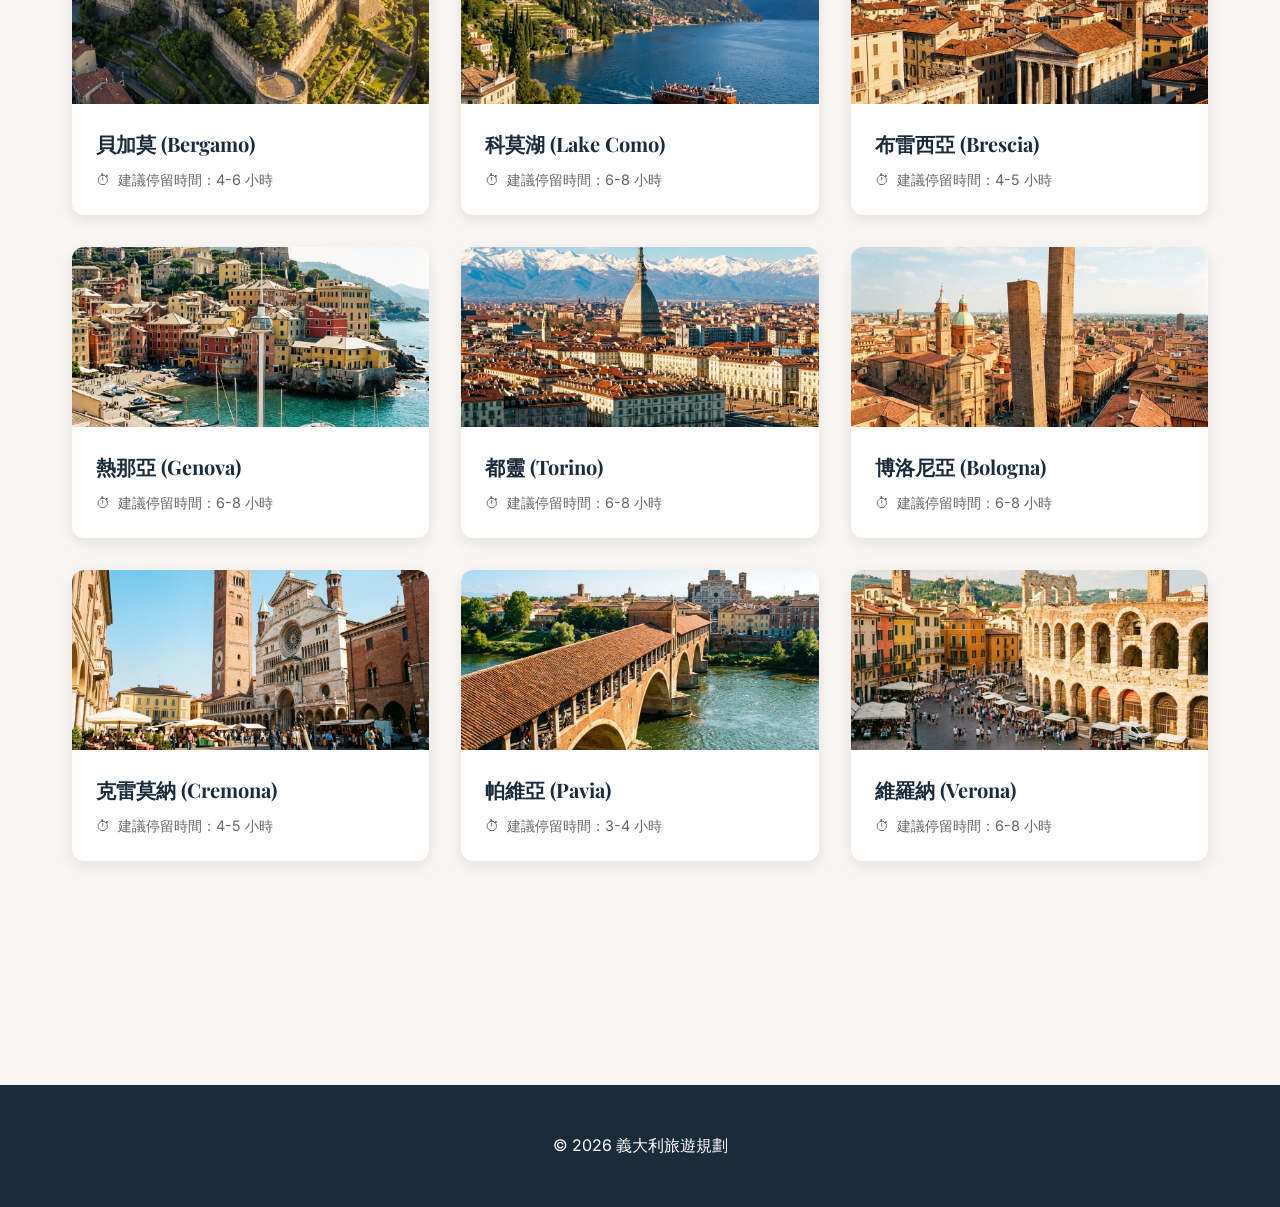
==== commit 3d518341: "Add files via upload" ====
--- a/web_app/index.html
+++ b/web_app/index.html
@@ -64,6 +64,13 @@
                         <p>充滿浪漫與歷史的運河之城。</p>
                     </div>
                 </div>
+                <div class="card">
+                    <img src="assets/lari.png" alt="拉里托斯卡尼" id="img-lari">
+                    <div class="card-info">
+                        <h4>拉里 & 托斯卡尼 (Lari)</h4>
+                        <p>比薩群山中的隱世寶石，探訪維卡里城堡。</p>
+                    </div>
+                </div>
             </div>
         </section>
 
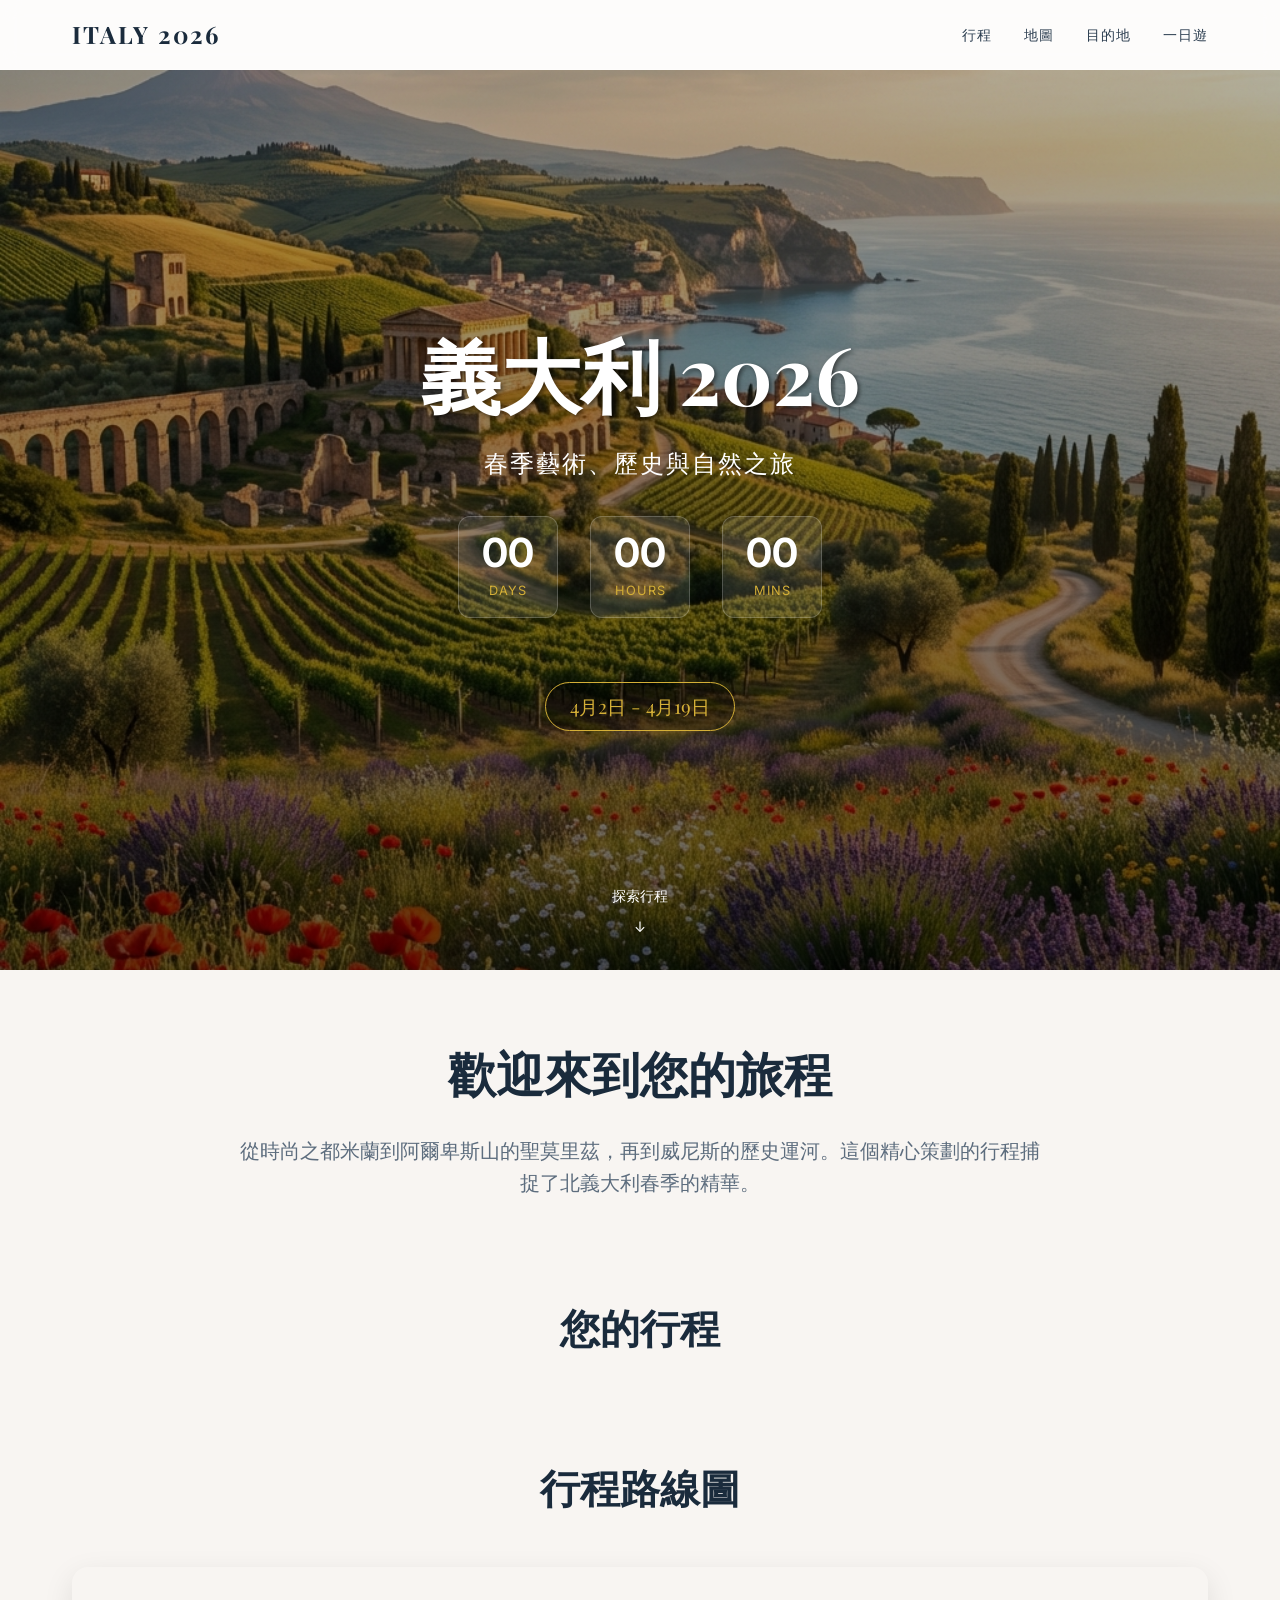
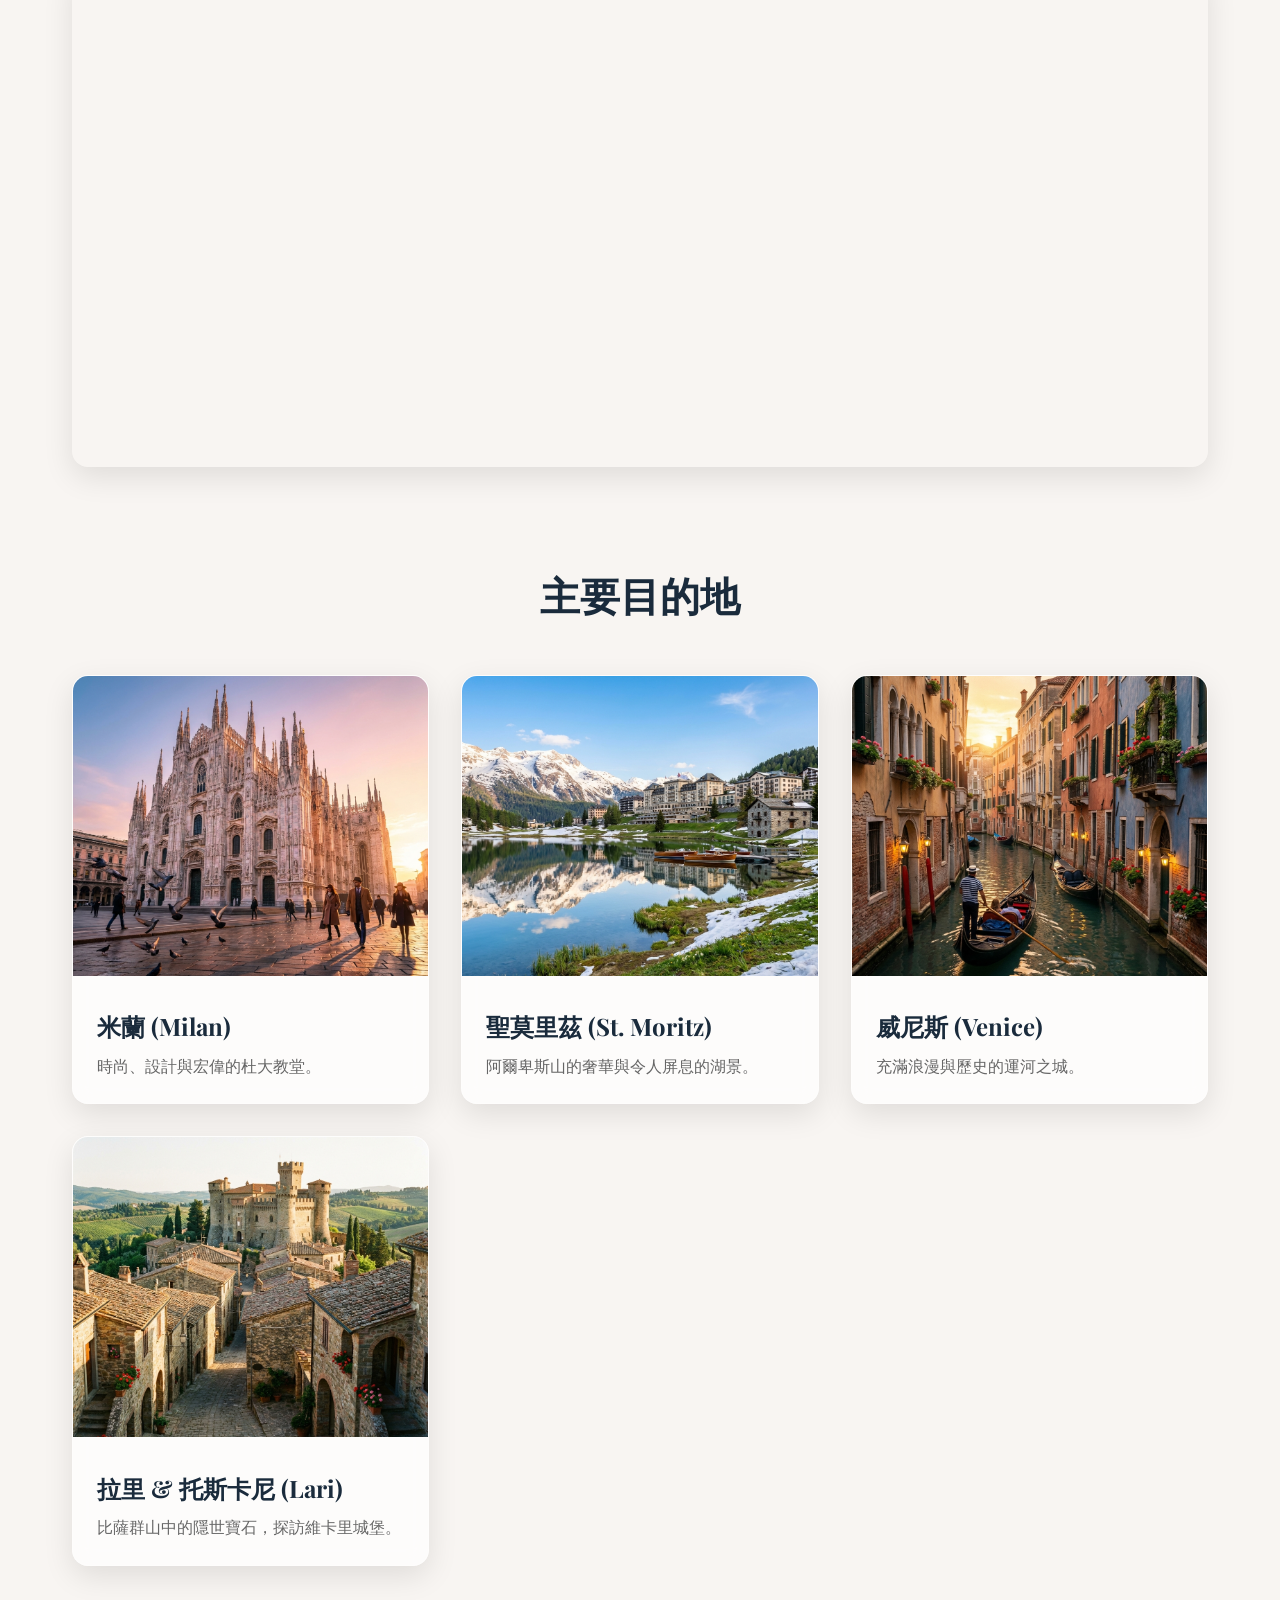
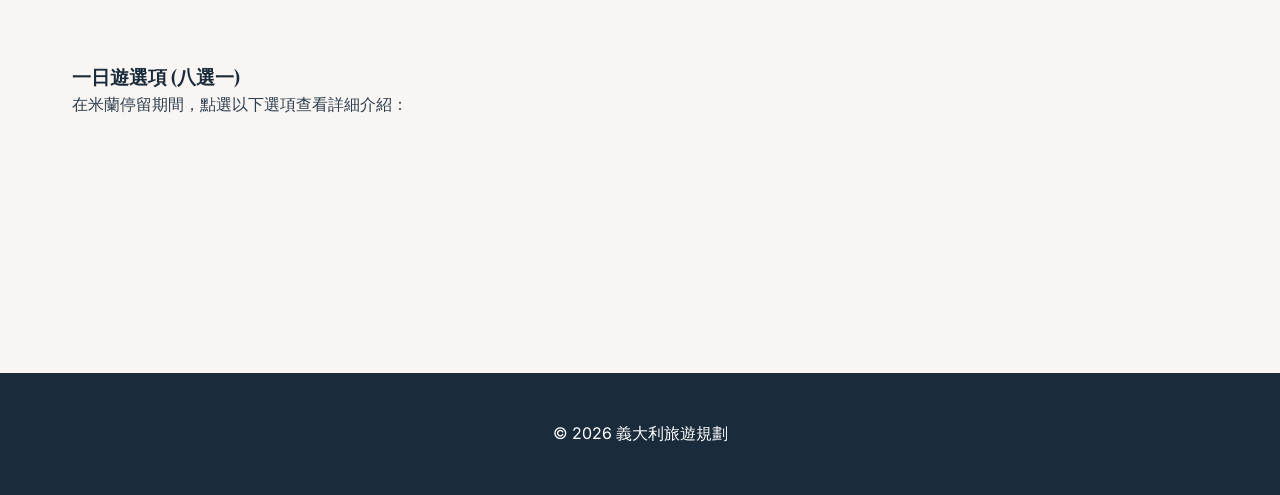
==== commit a28d6226: "Update web app with premium design, map, and countdown" ====
--- a/web_app/index.html
+++ b/web_app/index.html
@@ -9,19 +9,49 @@
     <link rel="preconnect" href="https://fonts.googleapis.com">
     <link rel="preconnect" href="https://fonts.gstatic.com" crossorigin>
     <link
-        href="https://fonts.googleapis.com/css2?family=Playfair+Display:ital,wght@0,400;0,700;1,400&family=Noto+Serif+TC:wght@400;700&family=Inter:wght@300;400;500&display=swap"
+        href="https://fonts.googleapis.com/css2?family=Playfair+Display:ital,wght@0,400;0,700;1,400&family=Noto+Serif+TC:wght@400;700&family=Inter:wght@300;400;500;600&display=swap"
         rel="stylesheet">
+    <link rel="stylesheet" href="https://unpkg.com/leaflet@1.9.4/dist/leaflet.css"
+        integrity="sha256-p4NxAoJBhIIN+hmNHrzRCf9tD/miZyoHS5obTRR9BMY=" crossorigin="" />
+    <script src="https://unpkg.com/leaflet@1.9.4/dist/leaflet.js"
+        integrity="sha256-20nQCchB9co0qIjJZRGuk2/Z9VM+kNiyxNV1lvTlZBo=" crossorigin=""></script>
 </head>
 
 <body>
+    <nav class="navbar">
+        <div class="nav-container">
+            <a href="#" class="nav-logo">ITALY 2026</a>
+            <ul class="nav-links">
+                <li><a href="#itinerary-section">行程</a></li>
+                <li><a href="#map-section">地圖</a></li>
+                <li><a href="#destinations-section">目的地</a></li>
+                <li><a href="#options-section">一日遊</a></li>
+            </ul>
+        </div>
+    </nav>
+
     <header class="hero">
         <div class="hero-overlay"></div>
         <div class="hero-content">
             <h1 class="fade-in-up">義大利 2026</h1>
             <p class="subtitle fade-in-up delay-1">春季藝術、歷史與自然之旅</p>
-            <p class="date fade-in-up delay-2">4月2日 - 4月19日</p>
+            <div class="countdown fade-in-up delay-2" id="countdown">
+                <div class="countdown-item">
+                    <span id="days">00</span>
+                    <label>Days</label>
+                </div>
+                <div class="countdown-item">
+                    <span id="hours">00</span>
+                    <label>Hours</label>
+                </div>
+                <div class="countdown-item">
+                    <span id="minutes">00</span>
+                    <label>Mins</label>
+                </div>
+            </div>
+            <p class="date fade-in-up delay-3">4月2日 - 4月19日</p>
         </div>
-        <div class="scroll-indicator fade-in-up delay-3">
+        <div class="scroll-indicator fade-in-up delay-4">
             <span>探索行程</span>
             <div class="arrow">↓</div>
         </div>
@@ -33,14 +63,19 @@
             <p>從時尚之都米蘭到阿爾卑斯山的聖莫里茲，再到威尼斯的歷史運河。這個精心策劃的行程捕捉了北義大利春季的精華。</p>
         </section>
 
-        <section class="timeline-container">
+        <section class="timeline-container" id="itinerary-section">
             <h3>您的行程</h3>
             <div class="timeline" id="itinerary-list">
                 <!-- Itinerary items will be injected here by JS -->
             </div>
         </section>
 
-        <section class="destinations">
+        <section class="map-section" id="map-section">
+            <h3>行程路線圖</h3>
+            <div id="map"></div>
+        </section>
+
+        <section class="destinations" id="destinations-section">
             <h3>主要目的地</h3>
             <div class="gallery">
                 <div class="card">
--- a/web_app/styles.css
+++ b/web_app/styles.css
@@ -10,6 +10,13 @@
     --font-heading: 'Playfair Display', serif;
     --font-body: 'Inter', sans-serif;
     --spacing-container: 1200px;
+    --nav-height: 70px;
+    --glass-bg: rgba(255, 255, 255, 0.7);
+    --glass-border: rgba(255, 255, 255, 0.2);
+}
+
+html {
+    scroll-behavior: smooth;
 }
 
 * {
@@ -24,6 +31,7 @@
     color: var(--text-color);
     line-height: 1.6;
     overflow-x: hidden;
+    padding-top: var(--nav-height);
 }
 
 /* Typography */
@@ -53,16 +61,63 @@
     animation: fadeInUp 1s ease-out forwards;
 }
 
-.delay-1 {
-    animation-delay: 0.2s;
-}
-
-.delay-2 {
-    animation-delay: 0.4s;
-}
-
-.delay-3 {
-    animation-delay: 0.6s;
+.delay-4 {
+    animation-delay: 0.8s;
+}
+
+/* Navbar */
+.navbar {
+    position: fixed;
+    top: 0;
+    left: 0;
+    width: 100%;
+    height: var(--nav-height);
+    background: var(--glass-bg);
+    backdrop-filter: blur(10px);
+    border-bottom: 1px solid var(--glass-border);
+    z-index: 1000;
+    display: flex;
+    align-items: center;
+    transition: all 0.3s ease;
+}
+
+.nav-container {
+    width: 100%;
+    max-width: var(--spacing-container);
+    margin: 0 auto;
+    padding: 0 2rem;
+    display: flex;
+    justify-content: space-between;
+    align-items: center;
+}
+
+.nav-logo {
+    font-family: var(--font-heading);
+    font-size: 1.5rem;
+    font-weight: 700;
+    color: var(--primary-color);
+    text-decoration: none;
+    letter-spacing: 2px;
+}
+
+.nav-links {
+    display: flex;
+    list-style: none;
+    gap: 2rem;
+}
+
+.nav-links a {
+    text-decoration: none;
+    color: var(--text-color);
+    font-weight: 500;
+    font-size: 0.9rem;
+    transition: color 0.3s ease;
+    text-transform: uppercase;
+    letter-spacing: 1px;
+}
+
+.nav-links a:hover {
+    color: var(--accent-color);
 }
 
 /* Hero Section */
@@ -116,6 +171,42 @@
     padding: 0.5rem 1.5rem;
     border-radius: 50px;
     background: rgba(0, 0, 0, 0.3);
+    margin-top: 2rem;
+}
+
+/* Countdown */
+.countdown {
+    display: flex;
+    justify-content: center;
+    gap: 2rem;
+    margin: 2rem 0;
+}
+
+.countdown-item {
+    display: flex;
+    flex-direction: column;
+    align-items: center;
+    background: rgba(255, 255, 255, 0.1);
+    backdrop-filter: blur(5px);
+    padding: 1rem;
+    border-radius: 12px;
+    min-width: 100px;
+    border: 1px solid rgba(255, 255, 255, 0.2);
+}
+
+.countdown-item span {
+    font-size: 2.5rem;
+    font-weight: 700;
+    color: white;
+    line-height: 1;
+}
+
+.countdown-item label {
+    font-size: 0.8rem;
+    text-transform: uppercase;
+    color: var(--accent-color);
+    letter-spacing: 1px;
+    margin-top: 0.5rem;
 }
 
 .scroll-indicator {
@@ -210,6 +301,13 @@
     color: #888;
 }
 
+.weekday {
+    font-size: 0.8rem;
+    color: var(--accent-color);
+    font-weight: 500;
+    margin-top: 2px;
+}
+
 .content-box {
     flex: 1;
 }
@@ -231,9 +329,37 @@
 }
 
 .accommodation::before {
-    content: '🏠';
-    /* Simple icon content */
+    content: '🏨';
+    /* More premium icon */
     margin-right: 0.5rem;
+}
+
+/* Map Section */
+.map-section {
+    margin-bottom: 6rem;
+}
+
+.map-section h3 {
+    text-align: center;
+    font-size: 2.5rem;
+    margin-bottom: 3rem;
+}
+
+#map {
+    height: 500px;
+    width: 100%;
+    border-radius: 16px;
+    box-shadow: 0 10px 30px rgba(0, 0, 0, 0.1);
+    z-index: 10;
+}
+
+/* Glass Effect for Cards */
+.timeline-item,
+.card,
+.option-card {
+    background: var(--glass-bg) !important;
+    backdrop-filter: blur(10px);
+    border: 1px solid var(--glass-border);
 }
 
 /* Destinations */
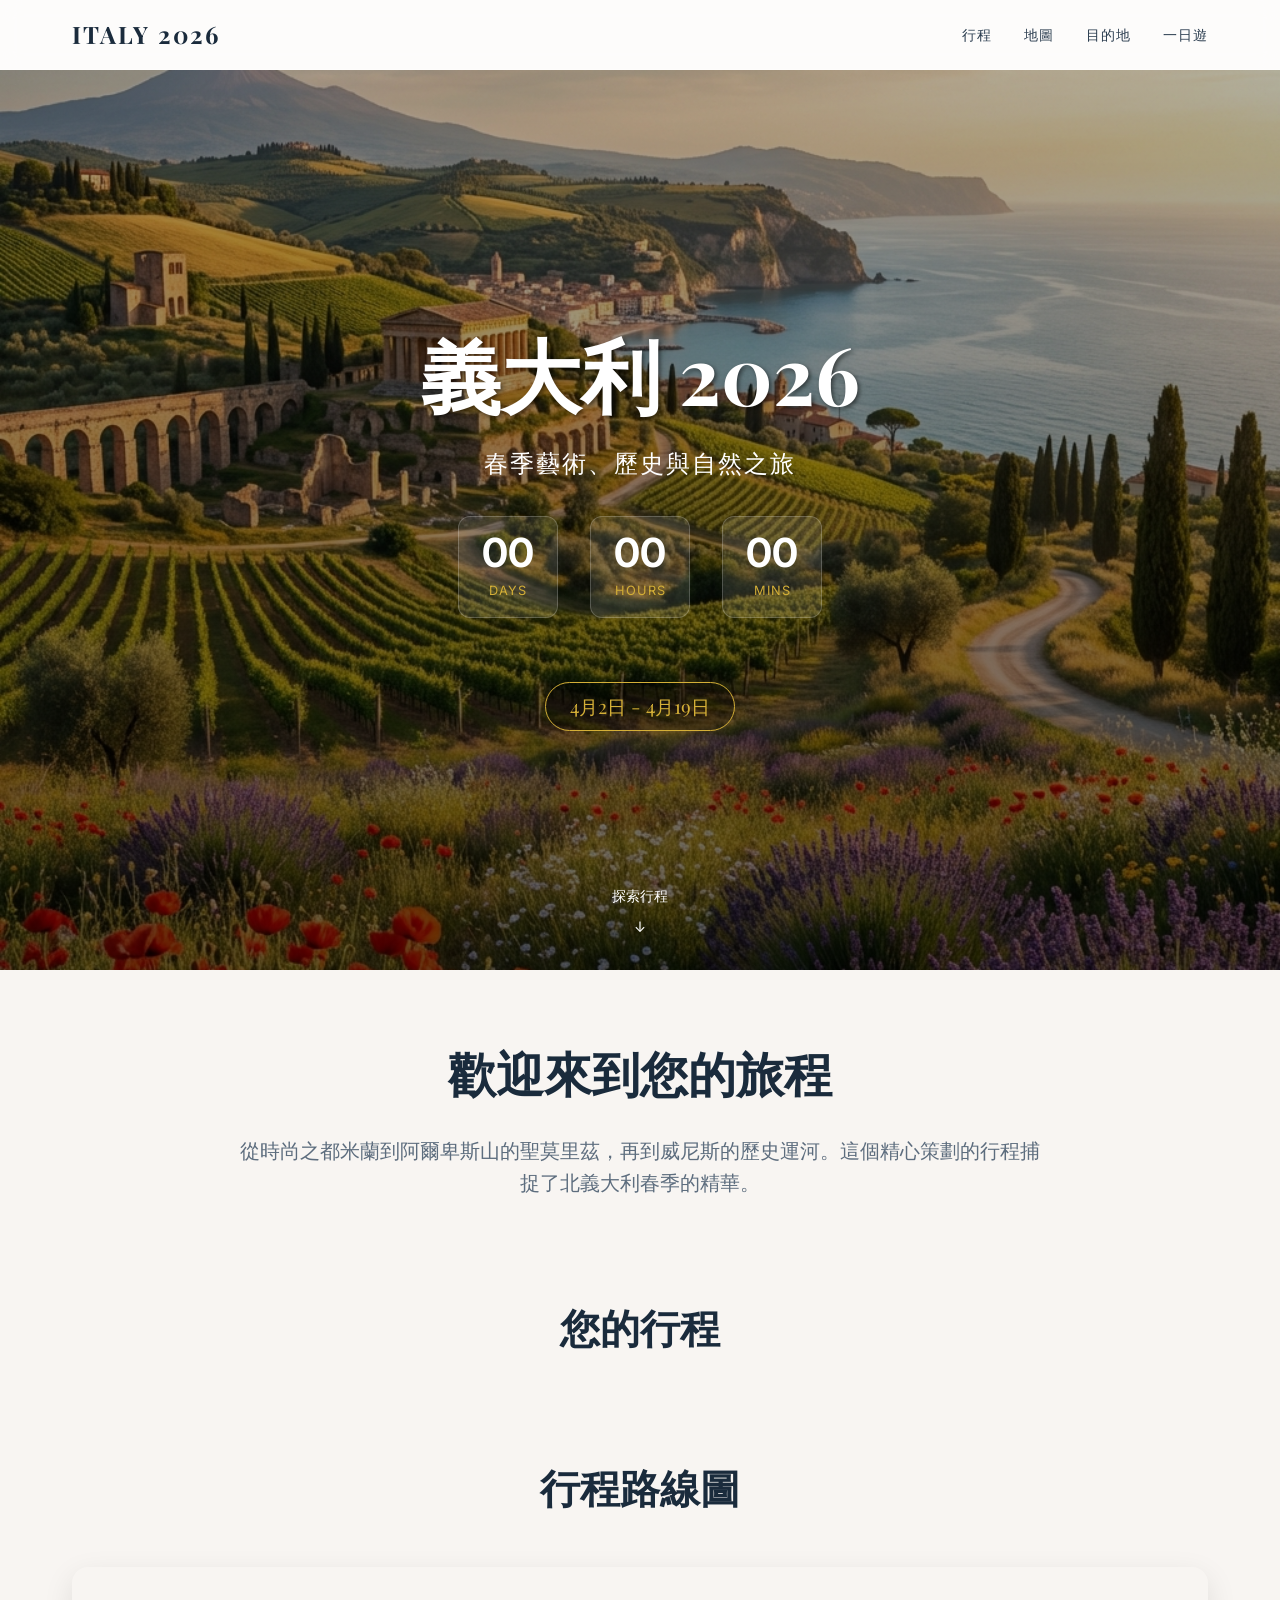
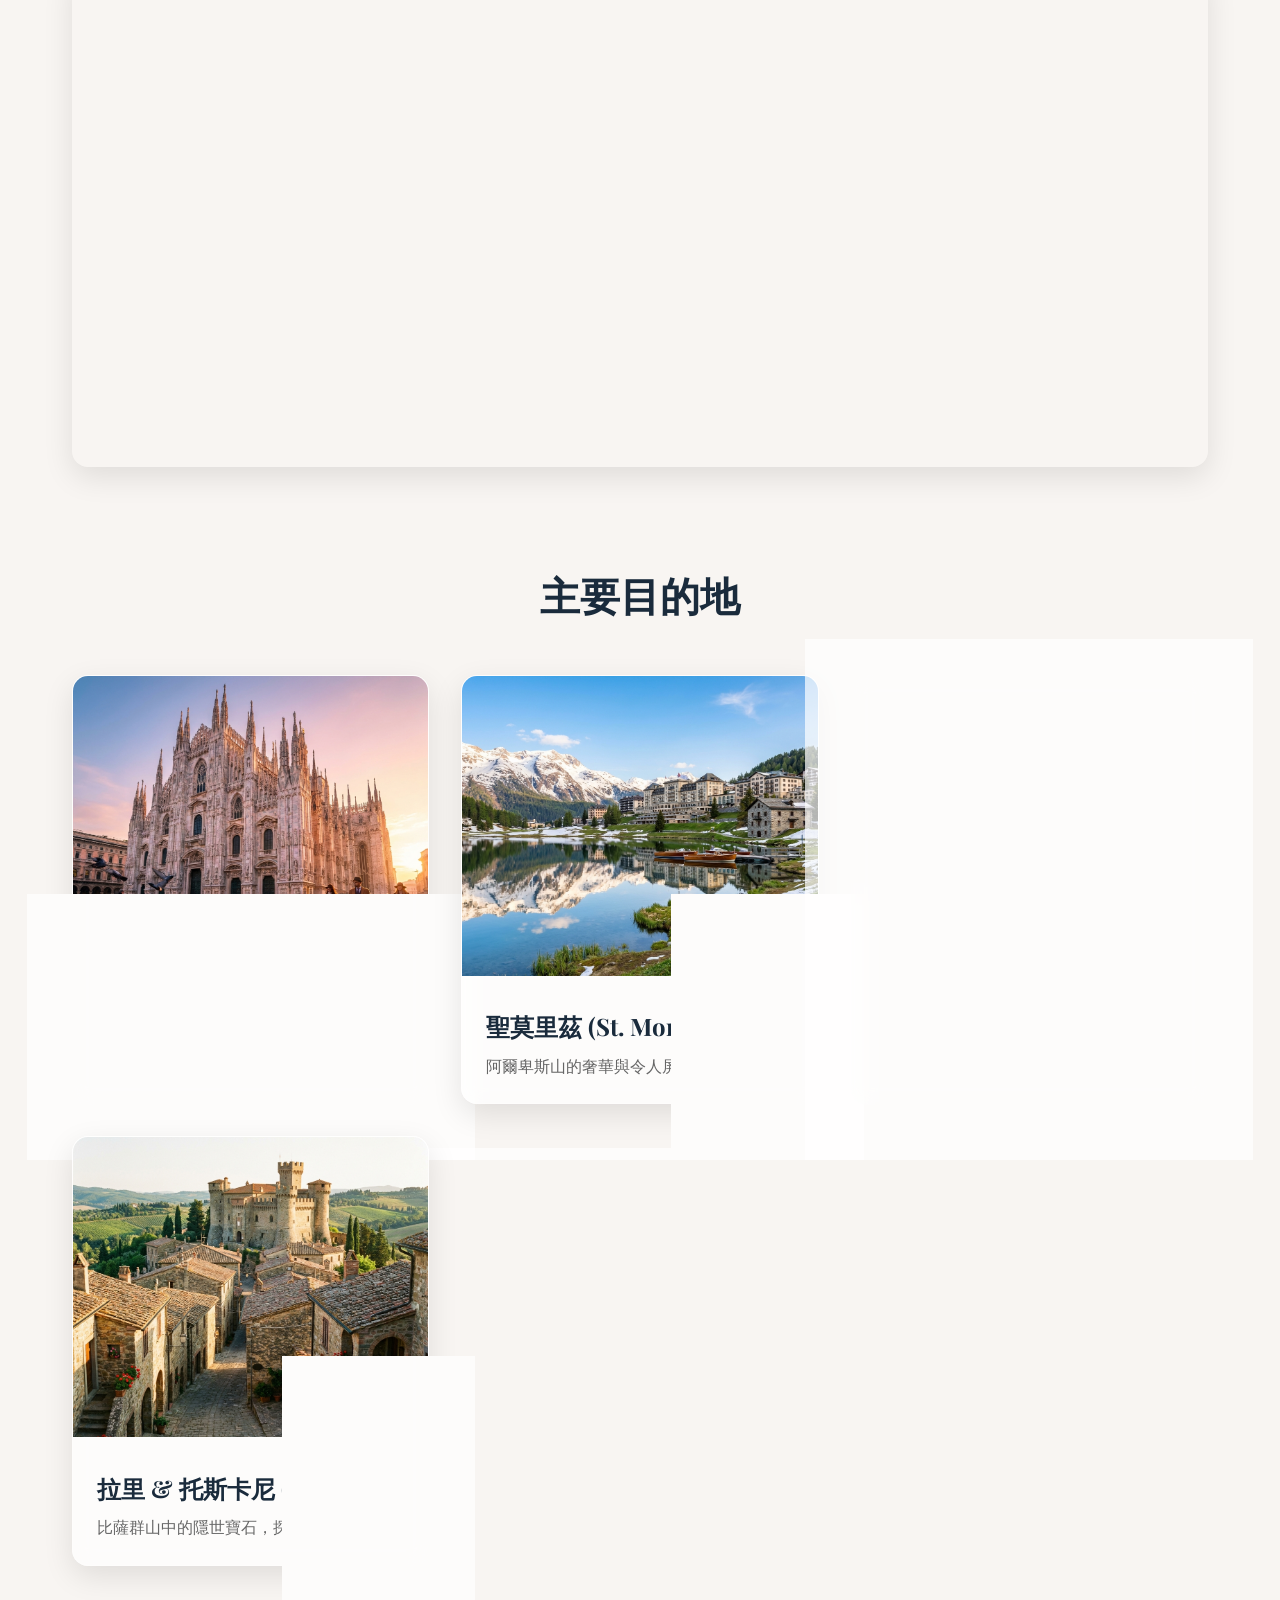
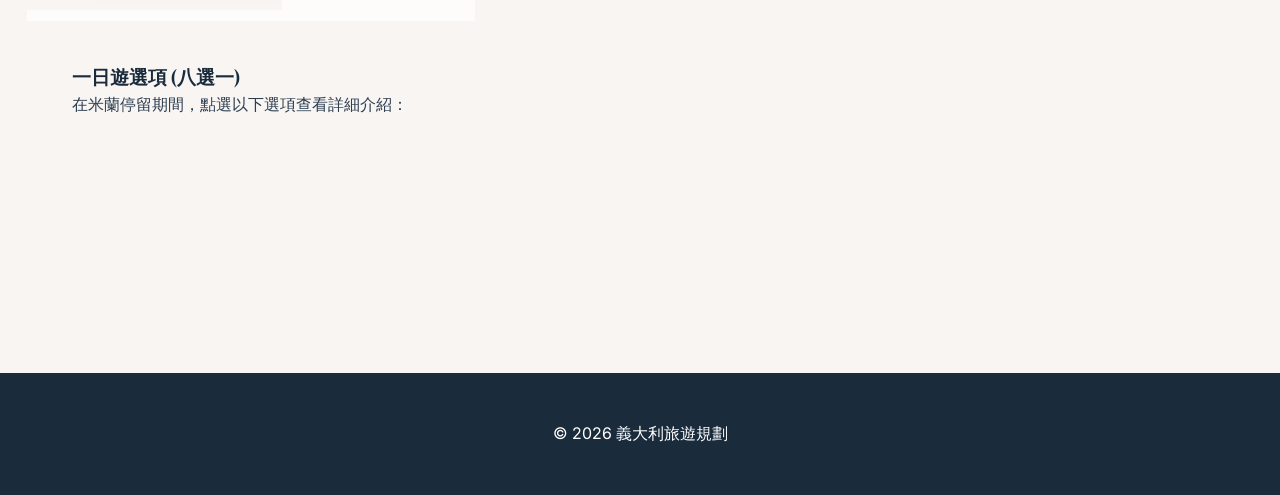
==== commit 8d2c3bde: "Fix navigation to day trips and remove double colons" ====
--- a/web_app/index.html
+++ b/web_app/index.html
@@ -109,7 +109,7 @@
             </div>
         </section>
 
-        <section class="options-section">
+        <section class="options-section" id="options-section">
             <h3>一日遊選項 (八選一)</h3>
             <p>在米蘭停留期間，點選以下選項查看詳細介紹：</p>
             <div class="options-grid" id="options-list">
